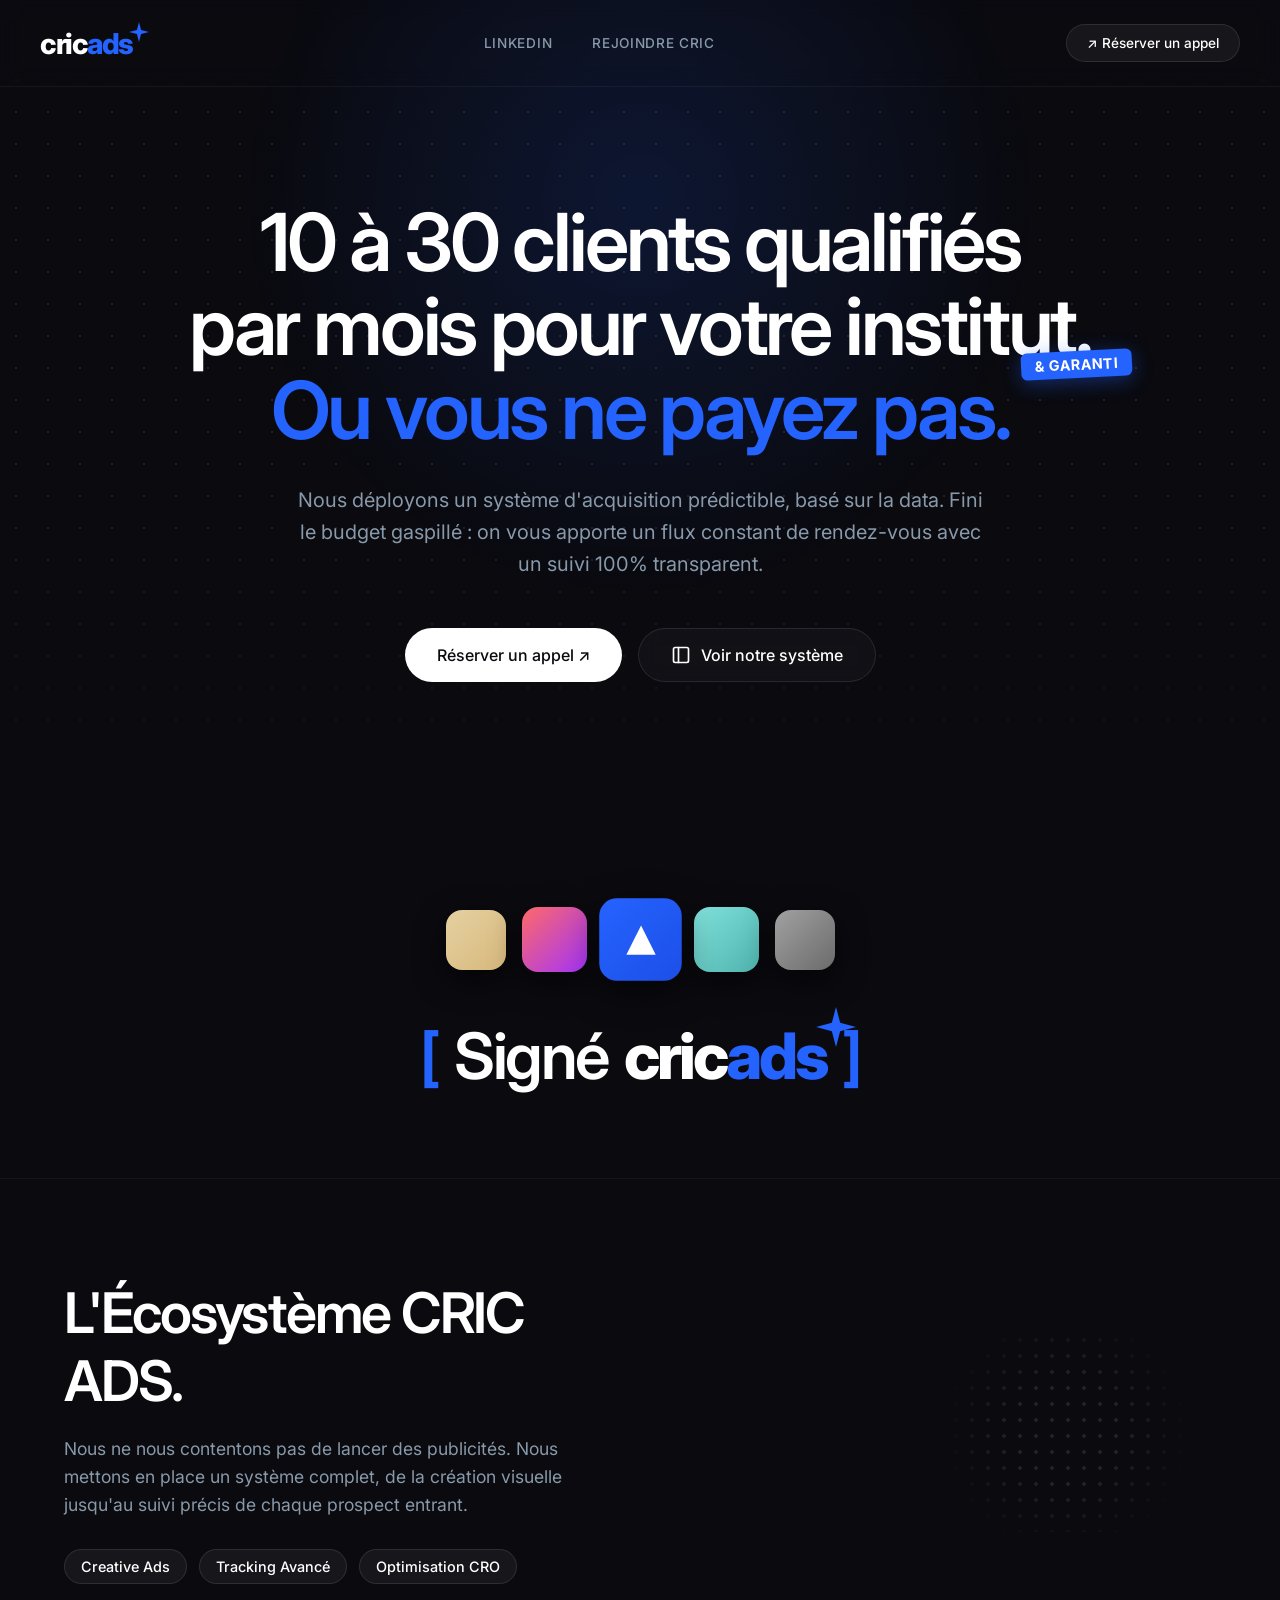
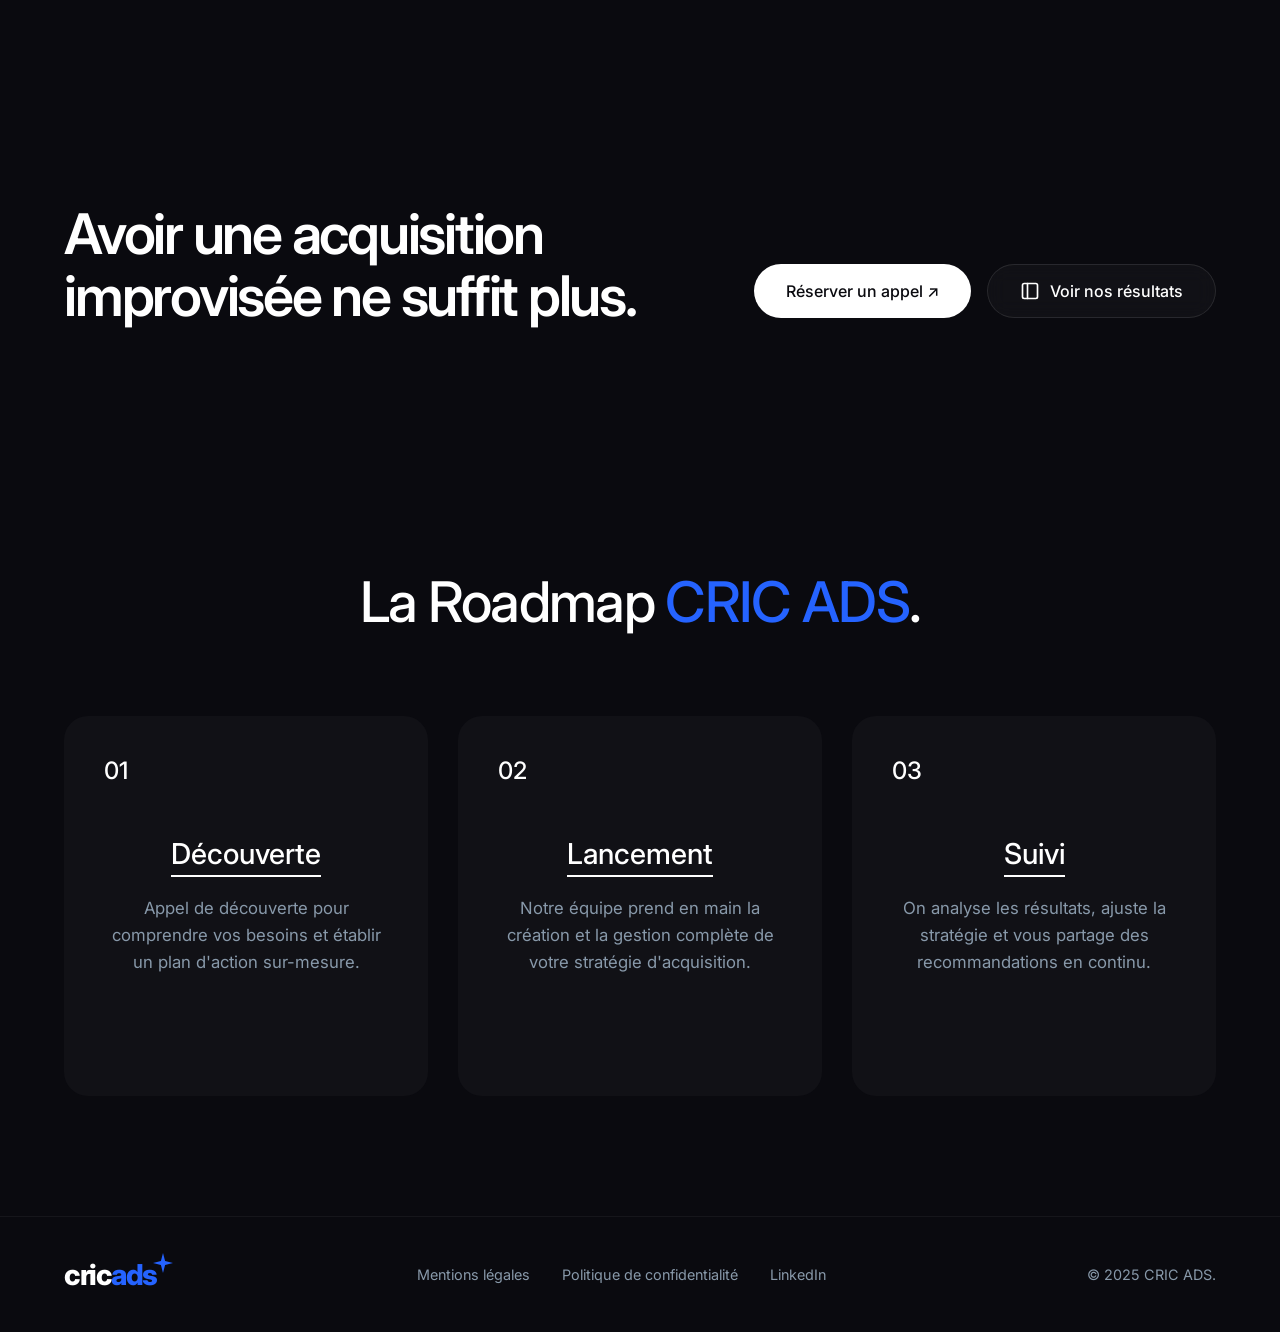
==== index.html @ dca9822c "Initial commit: CRIC ADS landing page" ====
<!DOCTYPE html>
<html lang="fr">
<head>
    <meta charset="UTF-8">
    <meta name="viewport" content="width=device-width, initial-scale=1.0">
    <title>CRIC ADS | Acquisition Meta Ads</title>
    <link rel="preconnect" href="https://fonts.googleapis.com">
    <link rel="preconnect" href="https://fonts.gstatic.com" crossorigin>
    <link href="https://fonts.googleapis.com/css2?family=Inter:wght@400;500;600;700;800&display=swap" rel="stylesheet">
    <link rel="stylesheet" href="style.css">
    <link rel="icon" href="data:image/svg+xml,<svg xmlns='http://www.w3.org/2000/svg' viewBox='0 0 24 24' fill='%232563FF'><path d='M12 0l2.5 9.5L24 12l-9.5 2.5L12 24l-2.5-9.5L0 12l9.5-2.5z'/></svg>" type="image/svg+xml">
</head>
<body>
    <div class="dot-bg"></div>
    <div class="bg-glow"></div>

    <nav class="navbar">
        <div class="nav-container">
            <a href="#" class="logo">cric<span>ads</span><svg class="sparkle" viewBox="0 0 24 24" fill="currentColor"><path d="M12 0l2.5 9.5L24 12l-9.5 2.5L12 24l-2.5-9.5L0 12l9.5-2.5z"/></svg></a>
            <div class="nav-links">
                <a href="https://www.linkedin.com/in/amen-l-54739a353/" target="_blank">LINKEDIN</a>
                <a href="https://calendly.com/fimbiagency-info/sister-s-beauty" target="_blank">REJOINDRE CRIC</a>
            </div>
            <a href="https://calendly.com/fimbiagency-info/sister-s-beauty" target="_blank" class="nav-cta">↗ Réserver un appel</a>
        </div>
    </nav>

    <main class="hero">
        <div class="container hero-container">
            <h1 class="hero-title">
                10 à 30 clients qualifiés<br>
                par mois pour votre <span class="pill-wrapper">institut.<span class="pill-tag">& GARANTI</span></span><br>
                <span class="text-blue">Ou vous ne payez pas.</span>
            </h1>
            <p class="hero-subtitle">
                Nous déployons un système d'acquisition prédictible, basé sur la data. Fini le budget gaspillé : on vous apporte un flux constant de rendez-vous avec un suivi 100% transparent.
            </p>
            
            <div class="hero-buttons">
                <a href="https://calendly.com/fimbiagency-info/sister-s-beauty" target="_blank" class="btn btn-primary">Réserver un appel ↗</a>
                <a href="#" class="btn btn-secondary">
                    <svg width="20" height="20" viewBox="0 0 24 24" fill="none" stroke="currentColor" stroke-width="2" stroke-linecap="round" stroke-linejoin="round"><rect x="3" y="3" width="18" height="18" rx="2" ry="2"></rect><line x1="9" y1="3" x2="9" y2="21"></line></svg>
                    Voir notre système
                </a>
            </div>
        </div>
    </main>

    <section class="made-by-section">
        <div class="container text-center">
            <div class="floating-apps">
                <div class="app-icon" style="background: linear-gradient(135deg, #e6d0a1, #d6b87c)"></div>
                <div class="app-icon" style="background: linear-gradient(135deg, #FF6968, #A334FA)"></div>
                <div class="app-icon main-app-icon" style="background: linear-gradient(135deg, #2563FF, #1D4FE8)">
                    <svg viewBox="0 0 24 24" fill="white" width="32" height="32"><path d="M12 2L2 22h20L12 2z"/></svg>
                </div>
                <div class="app-icon" style="background: linear-gradient(135deg, #81e2dc, #4fb3ad)"></div>
                <div class="app-icon" style="background: linear-gradient(135deg, #a1a1a1, #6b6b6b)"></div>
            </div>
            
            <h2 class="made-by-title">
                <span class="text-blue">[</span> Signé <span class="logo logo-inline">cric<span>ads</span><svg class="sparkle" viewBox="0 0 24 24" fill="currentColor"><path d="M12 0l2.5 9.5L24 12l-9.5 2.5L12 24l-2.5-9.5L0 12l9.5-2.5z"/></svg></span> <span class="text-blue">]</span>
            </h2>
        </div>
    </section>

    <section class="showcase-intro" id="realisations">
        <div class="container showcase-intro-flex">
            <div class="showcase-left">
                <h2>L'Écosystème <span class="text-secondary">CRIC ADS.</span></h2>
                <p>Nous ne nous contentons pas de lancer des publicités. Nous mettons en place un système complet, de la création visuelle jusqu'au suivi précis de chaque prospect entrant.</p>
                <div class="expertise-badges">
                    <span class="badge-tech">Creative Ads</span>
                    <span class="badge-tech">Tracking Avancé</span>
                    <span class="badge-tech">Optimisation CRO</span>
                </div>
            </div>
            <div class="showcase-right">
                <div class="abstract-dots"></div>
            </div>
        </div>
    </section>

    <section class="transition-section">
        <div class="container transition-flex">
            <h2 class="transition-title">Avoir une acquisition<br>improvisée ne suffit plus.</h2>
            <div class="transition-buttons">
                <a href="https://calendly.com/fimbiagency-info/sister-s-beauty" target="_blank" class="btn btn-primary">Réserver un appel ↗</a>
                <a href="#" class="btn btn-secondary">
                    <svg width="20" height="20" viewBox="0 0 24 24" fill="none" stroke="currentColor" stroke-width="2" stroke-linecap="round" stroke-linejoin="round"><rect x="3" y="3" width="18" height="18" rx="2" ry="2"></rect><line x1="9" y1="3" x2="9" y2="21"></line></svg>
                    Voir nos résultats
                </a>
            </div>
        </div>
    </section>

    <section class="roadmap-section" id="process">
        <div class="container">
            <h2 class="roadmap-title">La Roadmap <span class="text-blue">CRIC ADS</span>.</h2>
            <div class="roadmap-grid">
                <div class="roadmap-card">
                    <div class="roadmap-number">01</div>
                    <div class="roadmap-content">
                        <h3><span class="underline">Découverte</span></h3>
                        <p>Appel de découverte pour comprendre vos besoins et établir un plan d'action sur-mesure.</p>
                    </div>
                </div>
                <div class="roadmap-card">
                    <div class="roadmap-number">02</div>
                    <div class="roadmap-content">
                        <h3><span class="underline">Lancement</span></h3>
                        <p>Notre équipe prend en main la création et la gestion complète de votre stratégie d'acquisition.</p>
                    </div>
                </div>
                <div class="roadmap-card">
                    <div class="roadmap-number">03</div>
                    <div class="roadmap-content">
                        <h3><span class="underline">Suivi</span></h3>
                        <p>On analyse les résultats, ajuste la stratégie et vous partage des recommandations en continu.</p>
                    </div>
                </div>
            </div>
        </div>
    </section>

    <footer class="clean-footer">
        <div class="container">
            <div class="footer-flex">
                <a href="#" class="logo">cric<span>ads</span><svg class="sparkle" viewBox="0 0 24 24" fill="currentColor"><path d="M12 0l2.5 9.5L24 12l-9.5 2.5L12 24l-2.5-9.5L0 12l9.5-2.5z"/></svg></a>
                <div class="footer-links">
                    <a href="mentions-legales.html">Mentions légales</a>
                    <a href="politique-confidentialite.html">Politique de confidentialité</a>
                    <a href="https://www.linkedin.com/in/amen-l-54739a353/" target="_blank">LinkedIn</a>
                </div>
                <div class="copyright">© 2025 CRIC ADS.</div>
            </div>
        </div>
    </footer>
    <script src="script.js"></script>
</body>
</html>
---- style.css ----
:root {
    --bg-dark: #0a0a0f;
    --primary-blue: #2563FF;
    --text-white: #FFFFFF;
    --text-secondary: #8899AA;
    --border-color: rgba(255, 255, 255, 0.1);
}

* {
    margin: 0;
    padding: 0;
    box-sizing: border-box;
}

html {
    scroll-behavior: smooth;
    font-family: 'Inter', sans-serif;
    background-color: var(--bg-dark);
    color: var(--text-white);
}

body {
    overflow-x: hidden;
    position: relative;
}

.container {
    max-width: 1200px;
    margin: 0 auto;
    padding: 0 24px;
}

a {
    text-decoration: none;
    color: inherit;
}

/* Backgrounds */
.dot-bg {
    position: fixed;
    top: 0;
    left: 0;
    width: 100vw;
    height: 100vh;
    background-image: radial-gradient(rgba(255, 255, 255, 0.1) 1px, transparent 1px);
    background-size: 32px 32px;
    z-index: -2;
    mask-image: linear-gradient(to bottom, black 50%, transparent 100%);
    -webkit-mask-image: linear-gradient(to bottom, black 50%, transparent 100%);
}

.bg-glow {
    position: fixed;
    top: -200px;
    left: 50%;
    transform: translateX(-50%);
    width: 800px;
    height: 800px;
    background: radial-gradient(circle, rgba(37, 99, 255, 0.15) 0%, transparent 70%);
    z-index: -1;
    pointer-events: none;
}

/* Navbar */
.navbar {
    padding: 24px 0;
    position: fixed;
    top: 0;
    width: 100%;
    z-index: 100;
    backdrop-filter: blur(10px);
    -webkit-backdrop-filter: blur(10px);
    border-bottom: 1px solid rgba(255, 255, 255, 0.05);
}

.nav-container {
    max-width: 1400px;
    margin: 0 auto;
    padding: 0 40px;
    display: flex;
    justify-content: space-between;
    align-items: center;
}

.logo {
    font-size: 1.8rem;
    font-weight: 800;
    letter-spacing: -1.5px;
    display: inline-flex;
    align-items: center;
    position: relative;
}

.logo span {
    color: var(--primary-blue);
    letter-spacing: -1.5px;
}

.logo .sparkle {
    width: 20px;
    height: 20px;
    color: var(--primary-blue);
    position: absolute;
    top: -4px;
    right: -16px;
}

.nav-links {
    display: flex;
    gap: 40px;
}

.nav-links a {
    color: var(--text-secondary);
    font-size: 0.85rem;
    font-weight: 500;
    letter-spacing: 0.05em;
    transition: color 0.3s;
}

.nav-links a:hover {
    color: var(--text-white);
}

.nav-cta {
    background: rgba(255, 255, 255, 0.05);
    border: 1px solid rgba(255, 255, 255, 0.1);
    padding: 10px 20px;
    border-radius: 100px;
    font-size: 0.85rem;
    font-weight: 500;
    transition: all 0.3s;
}

.nav-cta:hover {
    background: rgba(255, 255, 255, 0.1);
}

/* Hero */
.hero {
    padding: 200px 0 100px;
    text-align: center;
}

.hero-title {
    font-size: 5rem;
    font-weight: 600;
    letter-spacing: -0.04em;
    line-height: 1.05;
    margin-bottom: 32px;
}

.pill-wrapper {
    position: relative;
    display: inline-block;
}

.pill-tag {
    position: absolute;
    bottom: -10px;
    right: -40px;
    transform: rotate(-3deg);
    background: var(--primary-blue);
    color: white;
    font-size: 0.9rem;
    font-weight: 700;
    padding: 6px 14px;
    border-radius: 6px;
    letter-spacing: 0.02em;
    box-shadow: 0 4px 20px rgba(37, 99, 255, 0.4);
    white-space: nowrap;
}

.hero-subtitle {
    font-size: 1.25rem;
    color: var(--text-secondary);
    max-width: 700px;
    margin: 0 auto 48px;
    line-height: 1.6;
}

/* Buttons */
.hero-buttons {
    display: flex;
    justify-content: center;
    gap: 16px;
}

.btn {
    display: inline-flex;
    align-items: center;
    gap: 10px;
    padding: 16px 32px;
    border-radius: 100px;
    font-weight: 500;
    font-size: 1rem;
    transition: all 0.2s;
}

.btn-primary {
    background: var(--text-white);
    color: var(--bg-dark);
}

.btn-primary:hover {
    transform: scale(1.02);
}

.btn-secondary {
    background: rgba(255, 255, 255, 0.03);
    color: var(--text-white);
    border: 1px solid rgba(255, 255, 255, 0.1);
    backdrop-filter: blur(10px);
}

.btn-secondary:hover {
    background: rgba(255, 255, 255, 0.08);
}

/* Made By Section */
.text-center { text-align: center; }

.made-by-section {
    padding: 120px 0 60px;
    position: relative;
    border-bottom: 1px solid rgba(255,255,255,0.05);
}

.floating-apps {
    display: flex;
    justify-content: center;
    align-items: center;
    gap: 16px;
    margin-bottom: 40px;
}

.app-icon {
    width: 60px;
    height: 60px;
    border-radius: 16px;
    box-shadow: 0 10px 30px rgba(0,0,0,0.5);
    animation: float-icon 4s ease-in-out infinite;
}

.app-icon:nth-child(1) { animation-delay: 0s; }
.app-icon:nth-child(2) { animation-delay: 0.5s; width: 65px; height: 65px; }
.app-icon:nth-child(3) { 
    animation-delay: 1s; 
    width: 75px; 
    height: 75px; 
    z-index: 2; 
    transform: scale(1.1);
    display: flex;
    align-items: center;
    justify-content: center;
}
.app-icon:nth-child(4) { animation-delay: 1.5s; width: 65px; height: 65px; }
.app-icon:nth-child(5) { animation-delay: 2s; }

@keyframes float-icon {
    0%, 100% { transform: translateY(0); }
    50% { transform: translateY(-10px); }
}

.made-by-title {
    font-size: 4rem;
    font-weight: 600;
    letter-spacing: -0.04em;
    margin-bottom: 24px;
    display: flex;
    justify-content: center;
    align-items: center;
    gap: 16px;
}

.logo-inline {
    font-size: 4rem;
    letter-spacing: -3px;
    margin: 0;
    position: relative;
    display: inline-flex;
}

.logo-inline span {
    letter-spacing: -3px;
}

.logo-inline .sparkle {
    width: 40px;
    height: 40px;
    top: -10px;
    right: -30px;
}

/* Showcase Intro / Expertise */
.showcase-intro {
    padding: 100px 0 100px;
}

.showcase-intro-flex {
    display: flex;
    justify-content: space-between;
    align-items: center;
}

.showcase-left {
    max-width: 550px;
}

.showcase-left h2 {
    font-size: 3.5rem;
    font-weight: 600;
    letter-spacing: -0.04em;
    margin-bottom: 20px;
}

.showcase-left p {
    color: var(--text-secondary);
    font-size: 1.1rem;
    line-height: 1.6;
    margin-bottom: 30px;
}

.expertise-badges {
    display: flex;
    flex-wrap: wrap;
    gap: 12px;
}

.badge-tech {
    background: rgba(255, 255, 255, 0.05);
    border: 1px solid rgba(255, 255, 255, 0.1);
    padding: 8px 16px;
    border-radius: 100px;
    font-size: 0.9rem;
    font-weight: 500;
    color: var(--text-white);
}

.showcase-right {
    flex: 1;
    display: flex;
    justify-content: flex-end;
}

.abstract-dots {
    width: 300px;
    height: 200px;
    background-image: radial-gradient(rgba(255, 255, 255, 0.2) 2px, transparent 2px);
    background-size: 16px 16px;
    mask-image: radial-gradient(circle, black 30%, transparent 70%);
    -webkit-mask-image: radial-gradient(circle, black 30%, transparent 70%);
    opacity: 0.5;
}

/* Transition Section */
.transition-section {
    padding: 120px 0;
}

.transition-flex {
    display: flex;
    justify-content: space-between;
    align-items: flex-end;
    gap: 40px;
}

.transition-title {
    font-size: 3.5rem;
    font-weight: 600;
    letter-spacing: -0.04em;
    line-height: 1.1;
}

.transition-buttons {
    display: flex;
    gap: 16px;
    padding-bottom: 10px;
}

/* Roadmap Section */
.roadmap-section {
    padding: 120px 0;
    text-align: center;
}

.roadmap-title {
    font-size: 3.5rem;
    font-weight: 500;
    letter-spacing: -0.03em;
    margin-bottom: 80px;
}

.text-blue {
    color: var(--primary-blue);
}

.roadmap-grid {
    display: grid;
    grid-template-columns: repeat(3, 1fr);
    gap: 30px;
}

.roadmap-card {
    background: #111116;
    border-radius: 24px;
    padding: 40px;
    display: flex;
    flex-direction: column;
    align-items: center;
    position: relative;
    min-height: 380px;
    transition: transform 0.3s ease;
}

.roadmap-card:hover {
    transform: translateY(-5px);
}

.roadmap-number {
    position: absolute;
    top: 40px;
    left: 40px;
    font-size: 1.5rem;
    font-weight: 500;
    color: var(--text-white);
}

.roadmap-content {
    margin-top: auto;
    margin-bottom: auto;
    width: 100%;
}

.roadmap-content h3 {
    font-size: 1.8rem;
    font-weight: 500;
    margin-bottom: 24px;
    display: inline-block;
}

.underline {
    position: relative;
    display: inline-block;
}

.underline::after {
    content: '';
    position: absolute;
    bottom: -6px;
    left: 0;
    width: 100%;
    height: 2px;
    background-color: var(--text-white);
}

.roadmap-content p {
    color: var(--text-secondary);
    line-height: 1.6;
    font-size: 1.05rem;
    max-width: 280px;
    margin: 0 auto;
}

/* Footer */
.clean-footer {
    padding: 40px 0;
    border-top: 1px solid rgba(255,255,255,0.05);
}

.footer-flex {
    display: flex;
    justify-content: space-between;
    align-items: center;
}

.footer-links {
    display: flex;
    gap: 32px;
}

.footer-links a, .copyright {
    color: var(--text-secondary);
    font-size: 0.9rem;
    transition: color 0.3s;
}

.footer-links a:hover {
    color: var(--text-white);
}

@media (max-width: 992px) {
    .transition-flex, .showcase-intro-flex {
        flex-direction: column;
        align-items: flex-start;
    }
    .hero-title { font-size: 4rem; }
    .made-by-title, .transition-title { font-size: 3rem; }
    .logo-inline { font-size: 3rem; }
    .roadmap-grid { grid-template-columns: 1fr; }
}

@media (max-width: 768px) {
    .nav-links { display: none; }
    .hero-title { font-size: 2.8rem; }
    .made-by-title { flex-direction: column; gap: 8px; font-size: 2.5rem; }
    .logo-inline { font-size: 2.5rem; }
    .hero-subtitle { font-size: 1.1rem; }
    .hero-buttons { flex-direction: column; width: 100%; }
    .btn { justify-content: center; }
    .transition-buttons { flex-direction: column; width: 100%; }
    .footer-flex { flex-direction: column; gap: 24px; text-align: center; }
    .pill-tag { font-size: 0.7rem; }
    .floating-apps { transform: scale(0.8); }
}
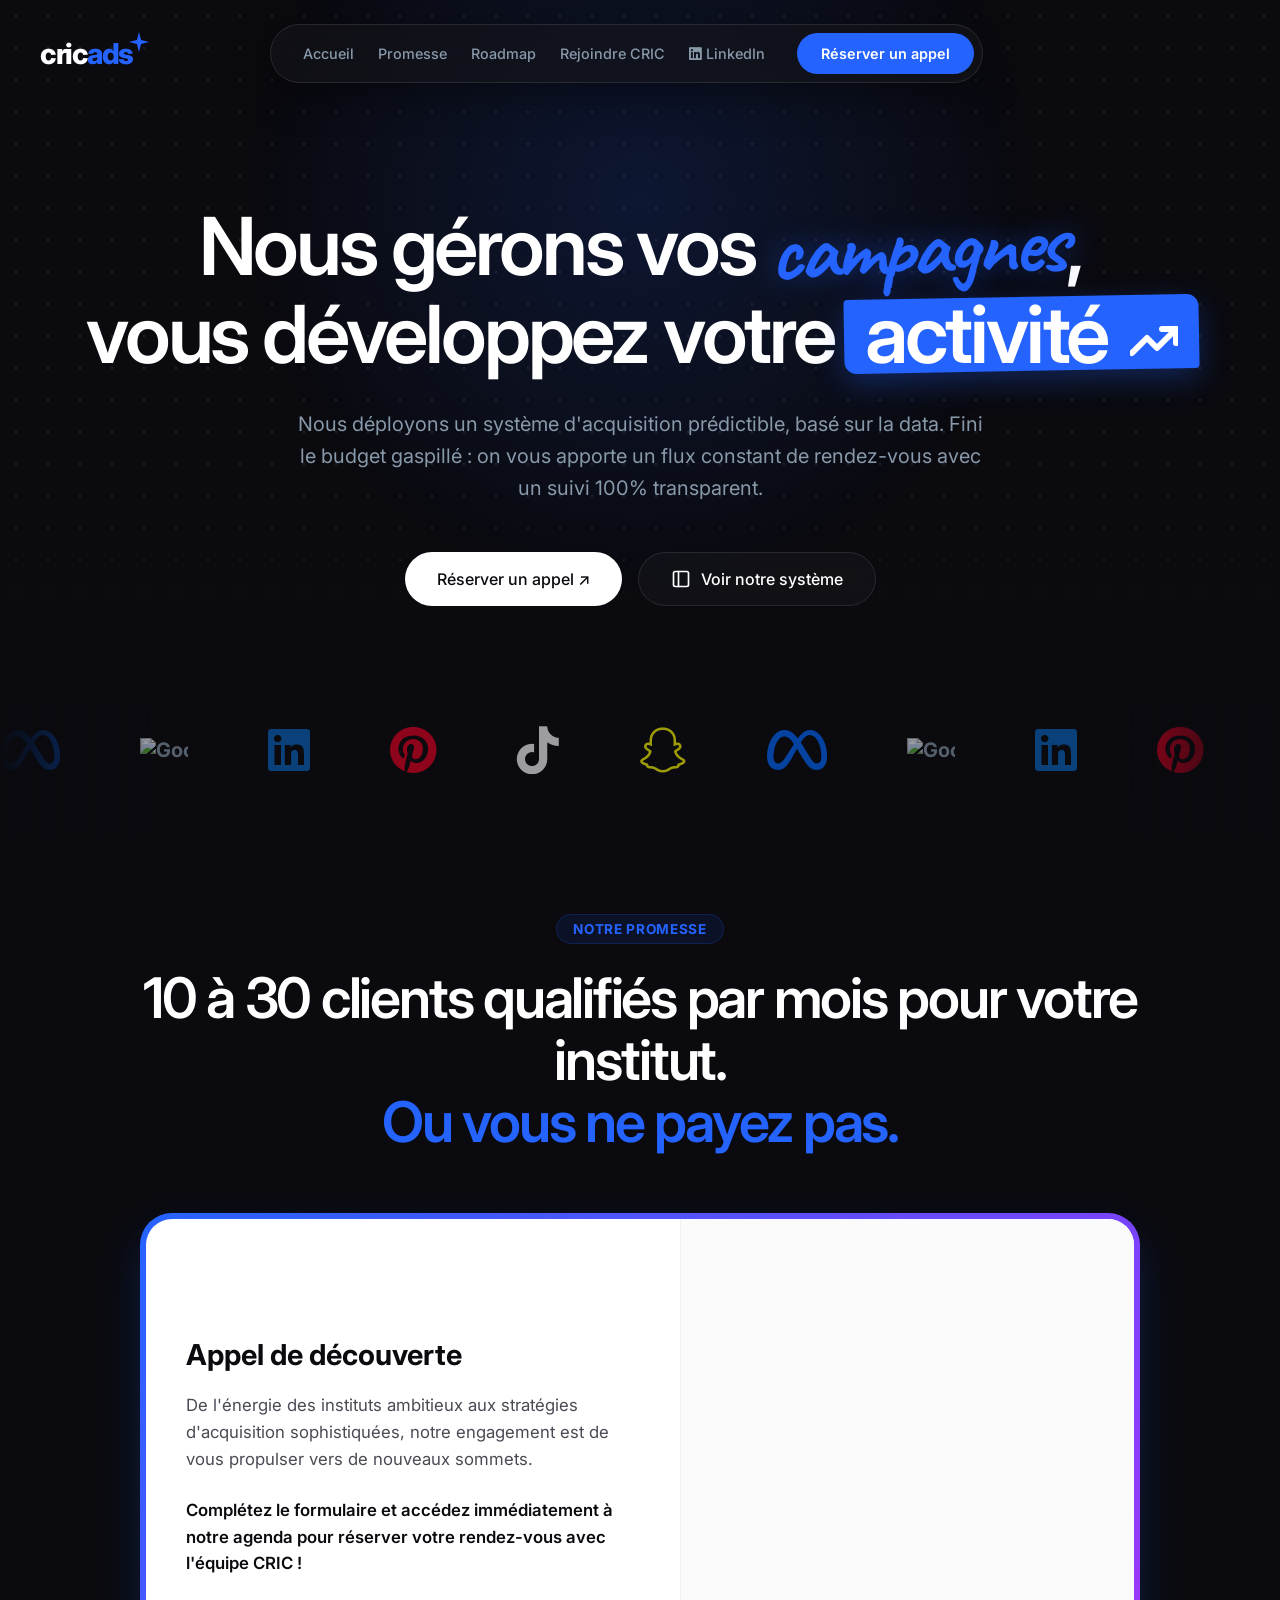
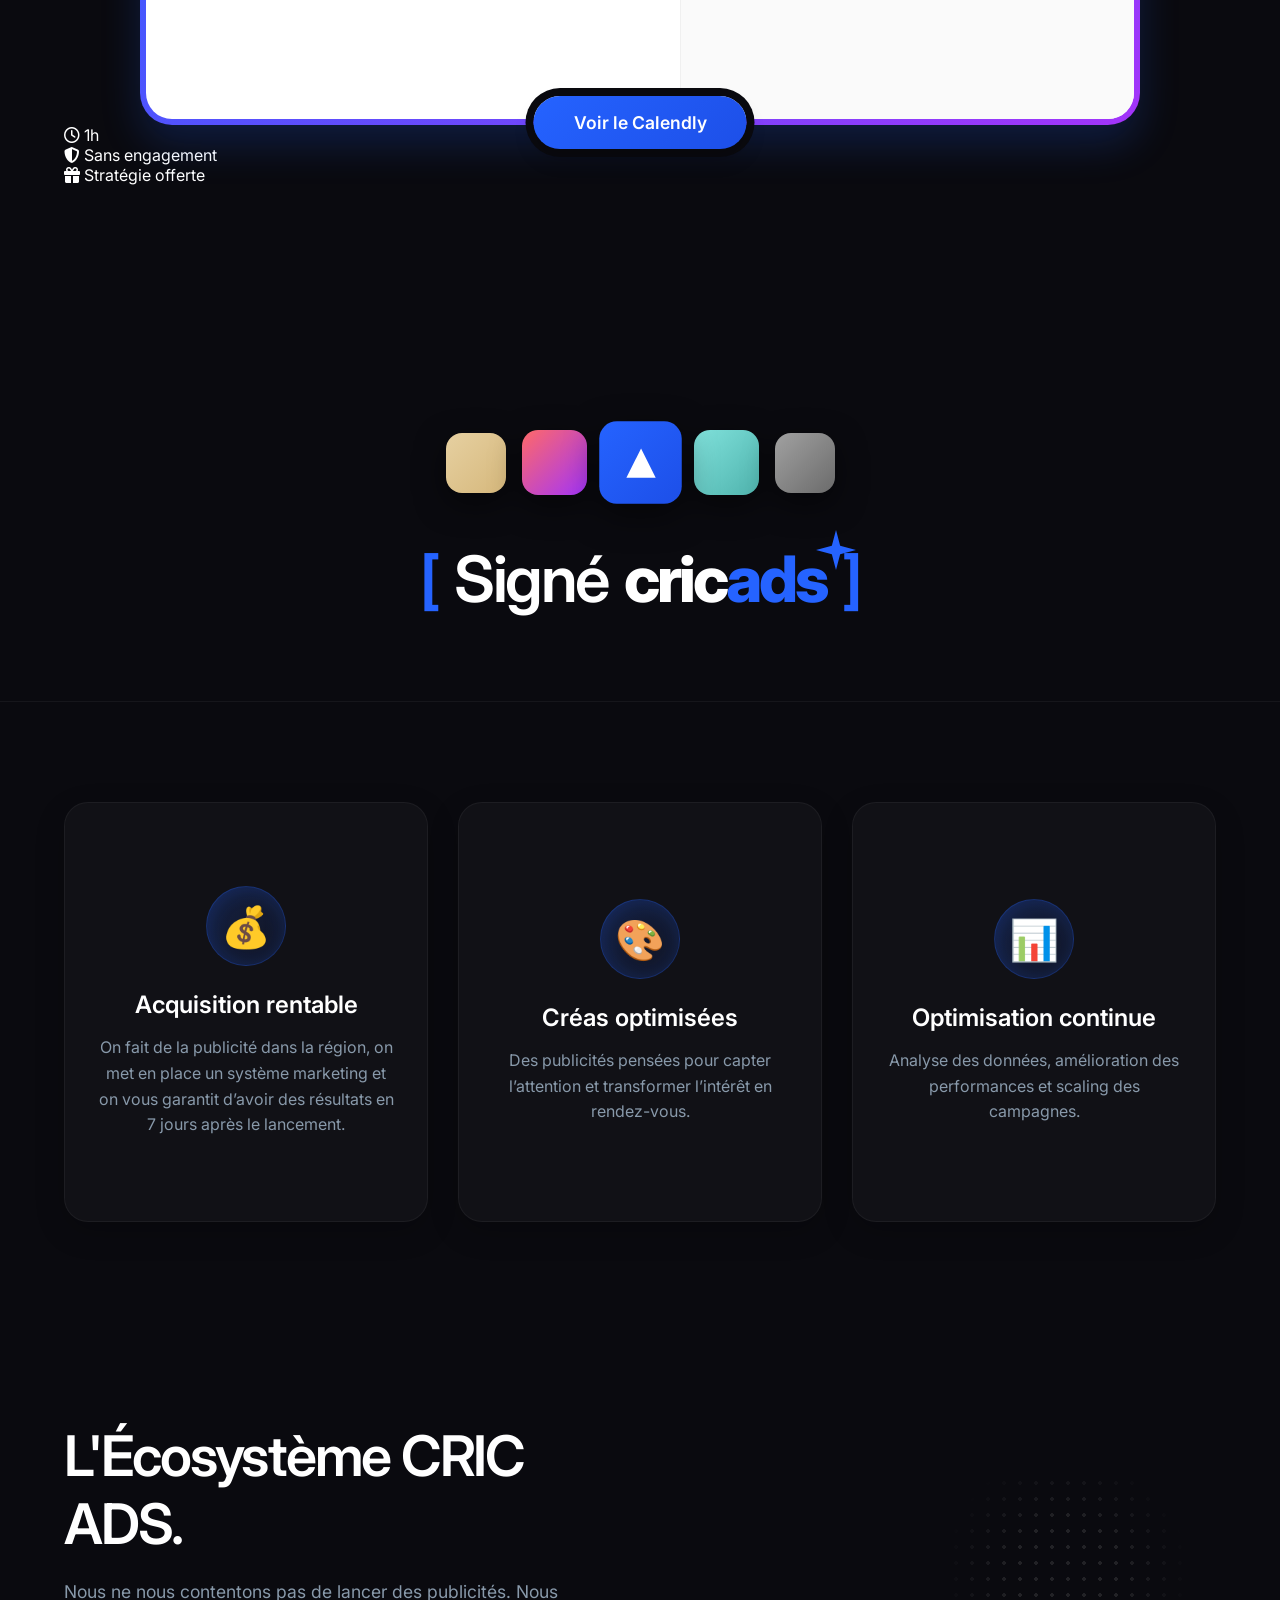
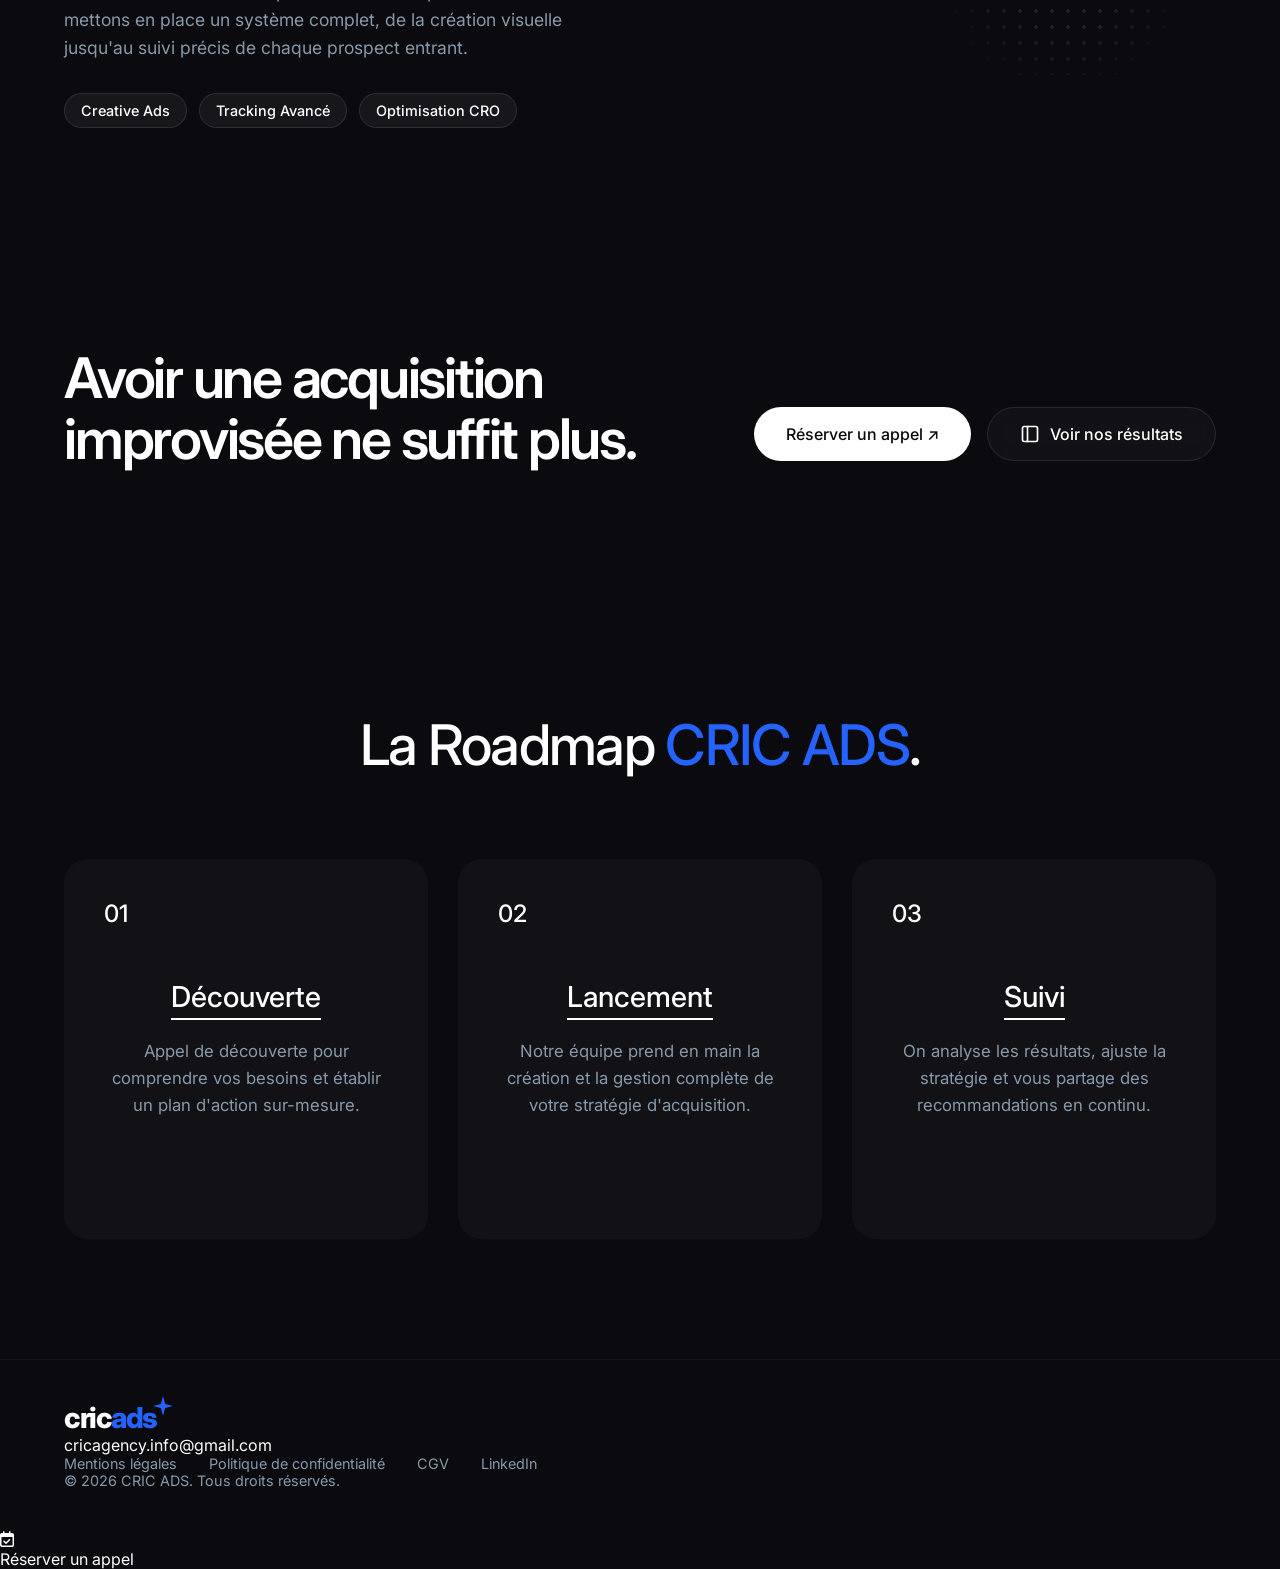
==== commit da86156f: "V2" ====
--- a/index.html
+++ b/index.html
@@ -6,31 +6,37 @@
     <title>CRIC ADS | Acquisition Meta Ads</title>
     <link rel="preconnect" href="https://fonts.googleapis.com">
     <link rel="preconnect" href="https://fonts.gstatic.com" crossorigin>
-    <link href="https://fonts.googleapis.com/css2?family=Inter:wght@400;500;600;700;800&display=swap" rel="stylesheet">
+    <link href="https://fonts.googleapis.com/css2?family=Caveat:wght@700&family=Inter:wght@400;500;600;700;800&display=swap" rel="stylesheet">
+    <link rel="stylesheet" href="https://cdnjs.cloudflare.com/ajax/libs/font-awesome/6.4.0/css/all.min.css">
     <link rel="stylesheet" href="style.css">
-    <link rel="icon" href="data:image/svg+xml,<svg xmlns='http://www.w3.org/2000/svg' viewBox='0 0 24 24' fill='%232563FF'><path d='M12 0l2.5 9.5L24 12l-9.5 2.5L12 24l-2.5-9.5L0 12l9.5-2.5z'/></svg>" type="image/svg+xml">
+    <link rel="icon" href="favicon.svg" type="image/svg+xml">
 </head>
 <body>
     <div class="dot-bg"></div>
     <div class="bg-glow"></div>
 
     <nav class="navbar">
-        <div class="nav-container">
+        <div class="nav-container-wide">
             <a href="#" class="logo">cric<span>ads</span><svg class="sparkle" viewBox="0 0 24 24" fill="currentColor"><path d="M12 0l2.5 9.5L24 12l-9.5 2.5L12 24l-2.5-9.5L0 12l9.5-2.5z"/></svg></a>
-            <div class="nav-links">
-                <a href="https://www.linkedin.com/in/amen-l-54739a353/" target="_blank">LINKEDIN</a>
-                <a href="https://calendly.com/fimbiagency-info/sister-s-beauty" target="_blank">REJOINDRE CRIC</a>
-            </div>
-            <a href="https://calendly.com/fimbiagency-info/sister-s-beauty" target="_blank" class="nav-cta">↗ Réserver un appel</a>
+            <div class="nav-pill">
+                <div class="nav-links">
+                    <a href="#hero">Accueil</a>
+                    <a href="#promesse">Promesse</a>
+                    <a href="#roadmap">Roadmap</a>
+                    <a href="https://calendly.com/fimbiagency-info/sister-s-beauty" target="_blank">Rejoindre CRIC</a>
+                    <a href="https://www.linkedin.com/in/amen-l-54739a353/" target="_blank"><i class="fa-brands fa-linkedin"></i> LinkedIn</a>
+                </div>
+                <a href="#calendly" class="nav-cta">Réserver un appel</a>
+            </div>
+            <div class="nav-spacer"></div>
         </div>
     </nav>
 
     <main class="hero">
         <div class="container hero-container">
             <h1 class="hero-title">
-                10 à 30 clients qualifiés<br>
-                par mois pour votre <span class="pill-wrapper">institut.<span class="pill-tag">& GARANTI</span></span><br>
-                <span class="text-blue">Ou vous ne payez pas.</span>
+                Nous gérons vos <span class="cursive-highlight">campagnes</span>,<br>
+                vous développez votre <span class="brush-highlight">activité <svg width="48" height="48" viewBox="0 0 24 24" fill="none" stroke="currentColor" stroke-width="3" stroke-linecap="round" stroke-linejoin="round" class="trending-icon"><polyline points="23 6 13.5 15.5 8.5 10.5 1 18"></polyline><polyline points="16 6 23 6 23 13"></polyline></svg></span>
             </h1>
             <p class="hero-subtitle">
                 Nous déployons un système d'acquisition prédictible, basé sur la data. Fini le budget gaspillé : on vous apporte un flux constant de rendez-vous avec un suivi 100% transparent.
@@ -46,6 +52,83 @@
         </div>
     </main>
 
+    <section class="marquee-section">
+        <div class="marquee-wrapper">
+            <div class="marquee-track">
+                <!-- Group 1 -->
+                <div class="marquee-group">
+                    <div class="marquee-item"><i class="fa-brands fa-meta" style="color: #0468FF;"></i></div>
+                    <div class="marquee-item"><img src="https://upload.wikimedia.org/wikipedia/commons/c/c7/Google_Ads_logo.svg" alt="Google Ads"></div>
+                    <div class="marquee-item"><i class="fa-brands fa-linkedin" style="color: #0A66C2;"></i></div>
+                    <div class="marquee-item"><i class="fa-brands fa-pinterest" style="color: #E60023;"></i></div>
+                    <div class="marquee-item"><i class="fa-brands fa-tiktok" style="color: #FFFFFF;"></i></div>
+                    <div class="marquee-item"><i class="fa-brands fa-snapchat" style="color: #FFFC00;"></i></div>
+                    
+                    <div class="marquee-item"><i class="fa-brands fa-meta" style="color: #0468FF;"></i></div>
+                    <div class="marquee-item"><img src="https://upload.wikimedia.org/wikipedia/commons/c/c7/Google_Ads_logo.svg" alt="Google Ads"></div>
+                    <div class="marquee-item"><i class="fa-brands fa-linkedin" style="color: #0A66C2;"></i></div>
+                    <div class="marquee-item"><i class="fa-brands fa-pinterest" style="color: #E60023;"></i></div>
+                    <div class="marquee-item"><i class="fa-brands fa-tiktok" style="color: #FFFFFF;"></i></div>
+                    <div class="marquee-item"><i class="fa-brands fa-snapchat" style="color: #FFFC00;"></i></div>
+                </div>
+                <!-- Group 2 for infinite scroll -->
+                <div class="marquee-group">
+                    <div class="marquee-item"><i class="fa-brands fa-meta" style="color: #0468FF;"></i></div>
+                    <div class="marquee-item"><img src="https://upload.wikimedia.org/wikipedia/commons/c/c7/Google_Ads_logo.svg" alt="Google Ads"></div>
+                    <div class="marquee-item"><i class="fa-brands fa-linkedin" style="color: #0A66C2;"></i></div>
+                    <div class="marquee-item"><i class="fa-brands fa-pinterest" style="color: #E60023;"></i></div>
+                    <div class="marquee-item"><i class="fa-brands fa-tiktok" style="color: #FFFFFF;"></i></div>
+                    <div class="marquee-item"><i class="fa-brands fa-snapchat" style="color: #FFFC00;"></i></div>
+                    
+                    <div class="marquee-item"><i class="fa-brands fa-meta" style="color: #0468FF;"></i></div>
+                    <div class="marquee-item"><img src="https://upload.wikimedia.org/wikipedia/commons/c/c7/Google_Ads_logo.svg" alt="Google Ads"></div>
+                    <div class="marquee-item"><i class="fa-brands fa-linkedin" style="color: #0A66C2;"></i></div>
+                    <div class="marquee-item"><i class="fa-brands fa-pinterest" style="color: #E60023;"></i></div>
+                    <div class="marquee-item"><i class="fa-brands fa-tiktok" style="color: #FFFFFF;"></i></div>
+                    <div class="marquee-item"><i class="fa-brands fa-snapchat" style="color: #FFFC00;"></i></div>
+                </div>
+            </div>
+        </div>
+    </section>
+
+    <section class="promise-section">
+        <div class="container">
+            <div class="promise-header text-center">
+                <div class="pill-tag-static">NOTRE PROMESSE</div>
+                <h2 class="promise-title">
+                    10 à 30 clients qualifiés par mois pour votre institut.<br>
+                    <span class="text-blue">Ou vous ne payez pas.</span>
+                </h2>
+            </div>
+            
+            <div class="calendly-gradient-bg">
+                <div class="calendly-white-card">
+                    <div class="calendly-info">
+                        <h3>Appel de découverte</h3>
+                        <p>De l'énergie des instituts ambitieux aux stratégies d'acquisition sophistiquées, notre engagement est de vous propulser vers de nouveaux sommets.</p>
+                        <p class="strong-text">Complétez le formulaire et accédez immédiatement à notre agenda pour réserver votre rendez-vous avec l'équipe CRIC !</p>
+                    </div>
+                    <div class="calendly-embed-wrapper">
+                        <iframe src="https://calendly.com/fimbiagency-info/sister-s-beauty?hide_gdpr_banner=1&background_color=ffffff&text_color=0a0a0f&primary_color=2563ff" width="100%" height="100%" frameborder="0"></iframe>
+                    </div>
+                </div>
+                <a href="https://calendly.com/fimbiagency-info/sister-s-beauty" target="_blank" class="calendly-mockup-btn">Voir le Calendly</a>
+            </div>
+            
+            <div class="calendly-badges">
+                <div class="calendly-badge">
+                    <i class="fa-regular fa-clock"></i> 1h
+                </div>
+                <div class="calendly-badge">
+                    <i class="fa-solid fa-shield-halved"></i> Sans engagement
+                </div>
+                <div class="calendly-badge">
+                    <i class="fa-solid fa-gift"></i> Stratégie offerte
+                </div>
+            </div>
+        </div>
+    </section>
+
     <section class="made-by-section">
         <div class="container text-center">
             <div class="floating-apps">
@@ -61,6 +144,91 @@
             <h2 class="made-by-title">
                 <span class="text-blue">[</span> Signé <span class="logo logo-inline">cric<span>ads</span><svg class="sparkle" viewBox="0 0 24 24" fill="currentColor"><path d="M12 0l2.5 9.5L24 12l-9.5 2.5L12 24l-2.5-9.5L0 12l9.5-2.5z"/></svg></span> <span class="text-blue">]</span>
             </h2>
+        </div>
+    </section>
+
+    <section class="flip-cards-section">
+        <div class="container">
+            <div class="flip-cards-grid">
+                <!-- Card 1 -->
+                <div class="flip-card">
+                    <div class="flip-card-inner">
+                        <div class="flip-card-front">
+                            <div class="card-icon-wrapper">
+                                <span class="card-emoji">💰</span>
+                            </div>
+                            <h3>Acquisition rentable</h3>
+                            <p>On fait de la publicité dans la région, on met en place un système marketing et on vous garantit d’avoir des résultats en 7 jours après le lancement.</p>
+                        </div>
+                        <div class="flip-card-back">
+                            <div class="back-header">
+                                <div class="back-icon">🎯</div>
+                                <h4>Votre avantage</h4>
+                            </div>
+                            <ul class="back-list">
+                                <li><svg class="check-icon" viewBox="0 0 24 24" fill="none" stroke="currentColor" stroke-width="3" stroke-linecap="round" stroke-linejoin="round"><polyline points="20 6 9 17 4 12"></polyline></svg> Ciblage ultra-précis (local & intentionniste)</li>
+                                <li><svg class="check-icon" viewBox="0 0 24 24" fill="none" stroke="currentColor" stroke-width="3" stroke-linecap="round" stroke-linejoin="round"><polyline points="20 6 9 17 4 12"></polyline></svg> Système de conversion optimisé</li>
+                                <li><svg class="check-icon" viewBox="0 0 24 24" fill="none" stroke="currentColor" stroke-width="3" stroke-linecap="round" stroke-linejoin="round"><polyline points="20 6 9 17 4 12"></polyline></svg> Mesure précise du ROI</li>
+                            </ul>
+                            <div class="back-footer">
+                                → Fini le budget gaspillé. Chaque campagne est pensée pour le ROI.
+                            </div>
+                        </div>
+                    </div>
+                </div>
+                <!-- Card 2 -->
+                <div class="flip-card">
+                    <div class="flip-card-inner">
+                        <div class="flip-card-front">
+                            <div class="card-icon-wrapper">
+                                <span class="card-emoji">🎨</span>
+                            </div>
+                            <h3>Créas optimisées</h3>
+                            <p>Des publicités pensées pour capter l’attention et transformer l’intérêt en rendez-vous.</p>
+                        </div>
+                        <div class="flip-card-back">
+                            <div class="back-header">
+                                <div class="back-icon">👁️</div>
+                                <h4>Impact visuel maximal</h4>
+                            </div>
+                            <ul class="back-list">
+                                <li><svg class="check-icon" viewBox="0 0 24 24" fill="none" stroke="currentColor" stroke-width="3" stroke-linecap="round" stroke-linejoin="round"><polyline points="20 6 9 17 4 12"></polyline></svg> Scripts persuasifs basés sur la data</li>
+                                <li><svg class="check-icon" viewBox="0 0 24 24" fill="none" stroke="currentColor" stroke-width="3" stroke-linecap="round" stroke-linejoin="round"><polyline points="20 6 9 17 4 12"></polyline></svg> Formats adaptés aux plateformes</li>
+                                <li><svg class="check-icon" viewBox="0 0 24 24" fill="none" stroke="currentColor" stroke-width="3" stroke-linecap="round" stroke-linejoin="round"><polyline points="20 6 9 17 4 12"></polyline></svg> A/B testing continu des visuels</li>
+                            </ul>
+                            <div class="back-footer">
+                                → Vos prospects s'arrêtent de scroller pour vous écouter.
+                            </div>
+                        </div>
+                    </div>
+                </div>
+                <!-- Card 3 -->
+                <div class="flip-card">
+                    <div class="flip-card-inner">
+                        <div class="flip-card-front">
+                            <div class="card-icon-wrapper">
+                                <span class="card-emoji">📊</span>
+                            </div>
+                            <h3>Optimisation continue</h3>
+                            <p>Analyse des données, amélioration des performances et scaling des campagnes.</p>
+                        </div>
+                        <div class="flip-card-back">
+                            <div class="back-header">
+                                <div class="back-icon">📈</div>
+                                <h4>Croissance prédictible</h4>
+                            </div>
+                            <ul class="back-list">
+                                <li><svg class="check-icon" viewBox="0 0 24 24" fill="none" stroke="currentColor" stroke-width="3" stroke-linecap="round" stroke-linejoin="round"><polyline points="20 6 9 17 4 12"></polyline></svg> Suivi des performances en temps réel</li>
+                                <li><svg class="check-icon" viewBox="0 0 24 24" fill="none" stroke="currentColor" stroke-width="3" stroke-linecap="round" stroke-linejoin="round"><polyline points="20 6 9 17 4 12"></polyline></svg> Réduction du coût par acquisition</li>
+                                <li><svg class="check-icon" viewBox="0 0 24 24" fill="none" stroke="currentColor" stroke-width="3" stroke-linecap="round" stroke-linejoin="round"><polyline points="20 6 9 17 4 12"></polyline></svg> Maximisation des campagnes rentables</li>
+                            </ul>
+                            <div class="back-footer">
+                                → Un système qui s'améliore jour après jour avec la data.
+                            </div>
+                        </div>
+                    </div>
+                </div>
+            </div>
         </div>
     </section>
 
@@ -125,17 +293,33 @@
 
     <footer class="clean-footer">
         <div class="container">
-            <div class="footer-flex">
+            <div class="footer-top">
                 <a href="#" class="logo">cric<span>ads</span><svg class="sparkle" viewBox="0 0 24 24" fill="currentColor"><path d="M12 0l2.5 9.5L24 12l-9.5 2.5L12 24l-2.5-9.5L0 12l9.5-2.5z"/></svg></a>
+                <div class="footer-contact">
+                    <a href="mailto:cricagency.info@gmail.com" class="footer-mail">cricagency.info@gmail.com</a>
+                </div>
+            </div>
+            <div class="footer-bottom">
                 <div class="footer-links">
                     <a href="mentions-legales.html">Mentions légales</a>
                     <a href="politique-confidentialite.html">Politique de confidentialité</a>
+                    <a href="#">CGV</a>
                     <a href="https://www.linkedin.com/in/amen-l-54739a353/" target="_blank">LinkedIn</a>
                 </div>
-                <div class="copyright">© 2025 CRIC ADS.</div>
+                <div class="copyright">
+                    © 2026 CRIC ADS. Tous droits réservés.
+                </div>
             </div>
         </div>
     </footer>
+
+    <!-- Floating Widget -->
+    <a href="https://calendly.com/fimbiagency-info/sister-s-beauty" target="_blank" class="floating-widget">
+        <div class="widget-icon">
+            <i class="fa-regular fa-calendar-check"></i>
+        </div>
+        <span>Réserver un appel</span>
+    </a>
     <script src="script.js"></script>
 </body>
 </html>
--- a/style.css
+++ b/style.css
@@ -68,18 +68,34 @@
     top: 0;
     width: 100%;
     z-index: 100;
-    backdrop-filter: blur(10px);
-    -webkit-backdrop-filter: blur(10px);
-    border-bottom: 1px solid rgba(255, 255, 255, 0.05);
-}
-
-.nav-container {
-    max-width: 1400px;
+    pointer-events: none;
+}
+
+.nav-container-wide {
+    max-width: 1600px;
     margin: 0 auto;
     padding: 0 40px;
     display: flex;
     justify-content: space-between;
     align-items: center;
+    pointer-events: auto;
+}
+
+.nav-spacer {
+    width: 120px; /* Balance the flex layout so the pill stays centered */
+}
+
+.nav-pill {
+    background: rgba(20, 20, 25, 0.6);
+    backdrop-filter: blur(16px);
+    -webkit-backdrop-filter: blur(16px);
+    border: 1px solid rgba(255, 255, 255, 0.1);
+    padding: 8px 8px 8px 32px;
+    border-radius: 100px;
+    display: flex;
+    align-items: center;
+    gap: 32px;
+    box-shadow: 0 10px 40px rgba(0, 0, 0, 0.4);
 }
 
 .logo {
@@ -89,6 +105,7 @@
     display: inline-flex;
     align-items: center;
     position: relative;
+    pointer-events: auto;
 }
 
 .logo span {
@@ -107,14 +124,13 @@
 
 .nav-links {
     display: flex;
-    gap: 40px;
+    gap: 24px;
 }
 
 .nav-links a {
     color: var(--text-secondary);
-    font-size: 0.85rem;
+    font-size: 0.9rem;
     font-weight: 500;
-    letter-spacing: 0.05em;
     transition: color 0.3s;
 }
 
@@ -123,17 +139,18 @@
 }
 
 .nav-cta {
-    background: rgba(255, 255, 255, 0.05);
-    border: 1px solid rgba(255, 255, 255, 0.1);
-    padding: 10px 20px;
+    background: var(--primary-blue);
+    color: white;
+    padding: 12px 24px;
     border-radius: 100px;
-    font-size: 0.85rem;
-    font-weight: 500;
-    transition: all 0.3s;
+    font-size: 0.9rem;
+    font-weight: 600;
+    transition: transform 0.2s, box-shadow 0.2s;
 }
 
 .nav-cta:hover {
-    background: rgba(255, 255, 255, 0.1);
+    transform: scale(1.05);
+    box-shadow: 0 4px 15px rgba(37, 99, 255, 0.4);
 }
 
 /* Hero */
@@ -489,6 +506,400 @@
     color: var(--text-white);
 }
 
+/* Hero New Styles */
+.cursive-highlight {
+    font-family: 'Caveat', cursive;
+    color: var(--primary-blue);
+    font-weight: 700;
+    font-size: 1.1em;
+    text-shadow: 0 0 30px rgba(37, 99, 255, 0.4);
+    display: inline-block;
+    transform: rotate(-2deg);
+}
+
+.brush-highlight {
+    position: relative;
+    display: inline-block;
+    color: var(--text-white);
+    padding: 0 16px;
+    z-index: 1;
+}
+
+.brush-highlight::before {
+    content: '';
+    position: absolute;
+    top: 5px;
+    left: -5px;
+    right: -5px;
+    bottom: 5px;
+    background-color: var(--primary-blue);
+    z-index: -1;
+    transform: rotate(-1deg);
+    border-radius: 4px 12px 4px 12px;
+    box-shadow: 0 10px 30px rgba(37, 99, 255, 0.3);
+}
+
+.trending-icon {
+    display: inline-block;
+    vertical-align: middle;
+    margin-left: 8px;
+    transform: translateY(-2px);
+    color: var(--text-white);
+}
+
+/* Infinite Scrolling Marquee */
+.marquee-section {
+    padding: 20px 0 60px;
+    overflow: hidden;
+    position: relative;
+    background: transparent;
+}
+
+.marquee-section::before,
+.marquee-section::after {
+    content: '';
+    position: absolute;
+    top: 0;
+    bottom: 0;
+    width: 150px;
+    z-index: 2;
+    pointer-events: none;
+}
+
+.marquee-section::before {
+    left: 0;
+    background: linear-gradient(to right, var(--bg-dark), transparent);
+}
+
+.marquee-section::after {
+    right: 0;
+    background: linear-gradient(to left, var(--bg-dark), transparent);
+}
+
+.marquee-wrapper {
+    display: flex;
+    overflow: hidden;
+    width: 100%;
+}
+
+.marquee-track {
+    display: flex;
+    width: max-content;
+    animation: scroll-marquee 20s linear infinite;
+}
+
+.marquee-group {
+    display: flex;
+    gap: 80px;
+    padding-right: 80px;
+    align-items: center;
+    flex-shrink: 0;
+}
+
+.marquee-item {
+    display: flex;
+    align-items: center;
+    gap: 12px;
+    font-size: 1.25rem;
+    font-weight: 700;
+    color: var(--text-secondary);
+    white-space: nowrap;
+    transition: transform 0.3s, opacity 0.3s;
+    opacity: 0.6;
+    cursor: pointer;
+}
+
+.marquee-item:hover {
+    transform: scale(1.1);
+    opacity: 1;
+}
+
+.marquee-item i {
+    font-size: 3rem;
+    transition: transform 0.3s;
+}
+
+.marquee-item img {
+    width: 48px;
+    height: auto;
+}
+
+@keyframes scroll-marquee {
+    0% { transform: translateX(0); }
+    100% { transform: translateX(-50%); }
+}
+
+@media (max-width: 768px) {
+    .marquee-group { gap: 40px; padding-right: 40px; }
+    .marquee-item { font-size: 1rem; }
+    .marquee-item img { width: 20px; height: 20px; }
+}
+
+/* Flip Cards Section */
+.flip-cards-section {
+    padding: 100px 0;
+    position: relative;
+    z-index: 10;
+}
+
+.flip-cards-grid {
+    display: grid;
+    grid-template-columns: repeat(3, 1fr);
+    gap: 30px;
+}
+
+.flip-card {
+    background-color: transparent;
+    height: 420px;
+    perspective: 1000px;
+}
+
+.flip-card-inner {
+    position: relative;
+    width: 100%;
+    height: 100%;
+    text-align: center;
+    transition: transform 0.8s cubic-bezier(0.4, 0.2, 0.2, 1);
+    transform-style: preserve-3d;
+}
+
+.flip-card:hover .flip-card-inner {
+    transform: rotateY(180deg);
+}
+
+.flip-card-front, .flip-card-back {
+    position: absolute;
+    width: 100%;
+    height: 100%;
+    -webkit-backface-visibility: hidden;
+    backface-visibility: hidden;
+    border-radius: 24px;
+    padding: 40px 30px;
+    display: flex;
+    flex-direction: column;
+}
+
+.flip-card-front {
+    background: #111116;
+    border: 1px solid rgba(255, 255, 255, 0.05);
+    align-items: center;
+    justify-content: center;
+    box-shadow: 0 10px 30px rgba(0,0,0,0.2);
+}
+
+.card-icon-wrapper {
+    width: 80px;
+    height: 80px;
+    background: linear-gradient(135deg, rgba(37, 99, 255, 0.2), rgba(29, 79, 232, 0.05));
+    border-radius: 50%;
+    display: flex;
+    align-items: center;
+    justify-content: center;
+    margin-bottom: 24px;
+    border: 1px solid rgba(37, 99, 255, 0.3);
+    box-shadow: inset 0 0 20px rgba(37, 99, 255, 0.2);
+}
+
+.card-emoji {
+    font-size: 2.5rem;
+}
+
+.flip-card-front h3 {
+    font-size: 1.5rem;
+    font-weight: 600;
+    margin-bottom: 16px;
+    color: var(--text-white);
+}
+
+.flip-card-front p {
+    color: var(--text-secondary);
+    line-height: 1.6;
+    font-size: 1rem;
+}
+
+.flip-card-back {
+    background: #0a0a0f;
+    border: 1px solid var(--primary-blue);
+    transform: rotateY(180deg);
+    text-align: left;
+    box-shadow: 0 20px 40px rgba(37, 99, 255, 0.15), inset 0 0 40px rgba(37, 99, 255, 0.05);
+}
+
+.back-header {
+    display: flex;
+    align-items: center;
+    gap: 16px;
+    margin-bottom: 24px;
+    padding-bottom: 16px;
+    border-bottom: 1px solid rgba(255, 255, 255, 0.1);
+}
+
+.back-icon {
+    font-size: 1.5rem;
+    background: var(--primary-blue);
+    width: 48px;
+    height: 48px;
+    display: flex;
+    align-items: center;
+    justify-content: center;
+    border-radius: 12px;
+    box-shadow: 0 4px 15px rgba(37, 99, 255, 0.4);
+}
+
+.back-header h4 {
+    font-size: 1.2rem;
+    font-weight: 600;
+    color: var(--text-white);
+}
+
+.back-list {
+    list-style: none;
+    margin-bottom: auto;
+}
+
+.back-list li {
+    display: flex;
+    align-items: flex-start;
+    gap: 12px;
+    margin-bottom: 16px;
+    color: var(--text-secondary);
+    font-size: 0.95rem;
+    line-height: 1.5;
+}
+
+.check-icon {
+    flex-shrink: 0;
+    color: var(--primary-blue);
+    width: 20px;
+    height: 20px;
+    margin-top: 2px;
+}
+
+.back-footer {
+    background: rgba(37, 99, 255, 0.08);
+    border: 1px solid rgba(37, 99, 255, 0.2);
+    padding: 16px;
+    border-radius: 12px;
+    font-size: 0.9rem;
+    color: var(--text-white);
+    font-weight: 500;
+    line-height: 1.5;
+}
+
+@media (max-width: 992px) {
+    .flip-cards-grid {
+        grid-template-columns: 1fr;
+        max-width: 400px;
+        margin: 0 auto;
+    }
+}
+
+/* Promise Section & Calendly Mockup */
+.promise-section {
+    padding: 80px 0 120px;
+}
+
+.promise-header {
+    margin-bottom: 60px;
+}
+
+.pill-tag-static {
+    background: rgba(37, 99, 255, 0.1);
+    color: var(--primary-blue);
+    border: 1px solid rgba(37, 99, 255, 0.2);
+    font-size: 0.85rem;
+    font-weight: 700;
+    padding: 6px 16px;
+    border-radius: 100px;
+    display: inline-block;
+    letter-spacing: 0.05em;
+    margin-bottom: 24px;
+}
+
+.promise-title {
+    font-size: 3.5rem;
+    font-weight: 600;
+    letter-spacing: -0.04em;
+    line-height: 1.1;
+}
+
+.calendly-gradient-bg {
+    background: linear-gradient(135deg, #2563FF, #A334FA);
+    border-radius: 32px;
+    padding: 6px;
+    position: relative;
+    max-width: 1000px;
+    margin: 0 auto;
+    box-shadow: 0 20px 40px rgba(37, 99, 255, 0.2);
+}
+
+.calendly-white-card {
+    background: #ffffff;
+    border-radius: 26px;
+    display: flex;
+    overflow: hidden;
+    color: #0a0a0f;
+    min-height: 500px;
+}
+
+.calendly-info {
+    flex: 1;
+    padding: 60px 40px;
+    display: flex;
+    flex-direction: column;
+    justify-content: center;
+    text-align: left;
+}
+
+.calendly-info h3 {
+    font-size: 1.8rem;
+    font-weight: 700;
+    margin-bottom: 20px;
+    color: #0a0a0f;
+}
+
+.calendly-info p {
+    font-size: 1.05rem;
+    line-height: 1.6;
+    color: #4a4a55;
+    margin-bottom: 24px;
+}
+
+.calendly-info .strong-text {
+    font-weight: 600;
+    color: #0a0a0f;
+}
+
+.calendly-embed-wrapper {
+    flex: 1;
+    border-left: 1px solid #f0f0f0;
+    background: #fafafa;
+    position: relative;
+    min-height: 500px;
+}
+
+.calendly-mockup-btn {
+    position: absolute;
+    bottom: -24px;
+    left: 50%;
+    transform: translateX(-50%);
+    background: linear-gradient(135deg, #2563FF, #1D4FE8);
+    color: white;
+    font-weight: 600;
+    font-size: 1.1rem;
+    padding: 16px 40px;
+    border-radius: 100px;
+    box-shadow: 0 10px 20px rgba(0,0,0,0.2), 0 0 0 8px var(--bg-dark);
+    transition: transform 0.3s, box-shadow 0.3s;
+    z-index: 10;
+    white-space: nowrap;
+}
+
+.calendly-mockup-btn:hover {
+    transform: translateX(-50%) translateY(-4px);
+    box-shadow: 0 14px 25px rgba(0,0,0,0.3), 0 0 0 8px var(--bg-dark);
+}
+
 @media (max-width: 992px) {
     .transition-flex, .showcase-intro-flex {
         flex-direction: column;
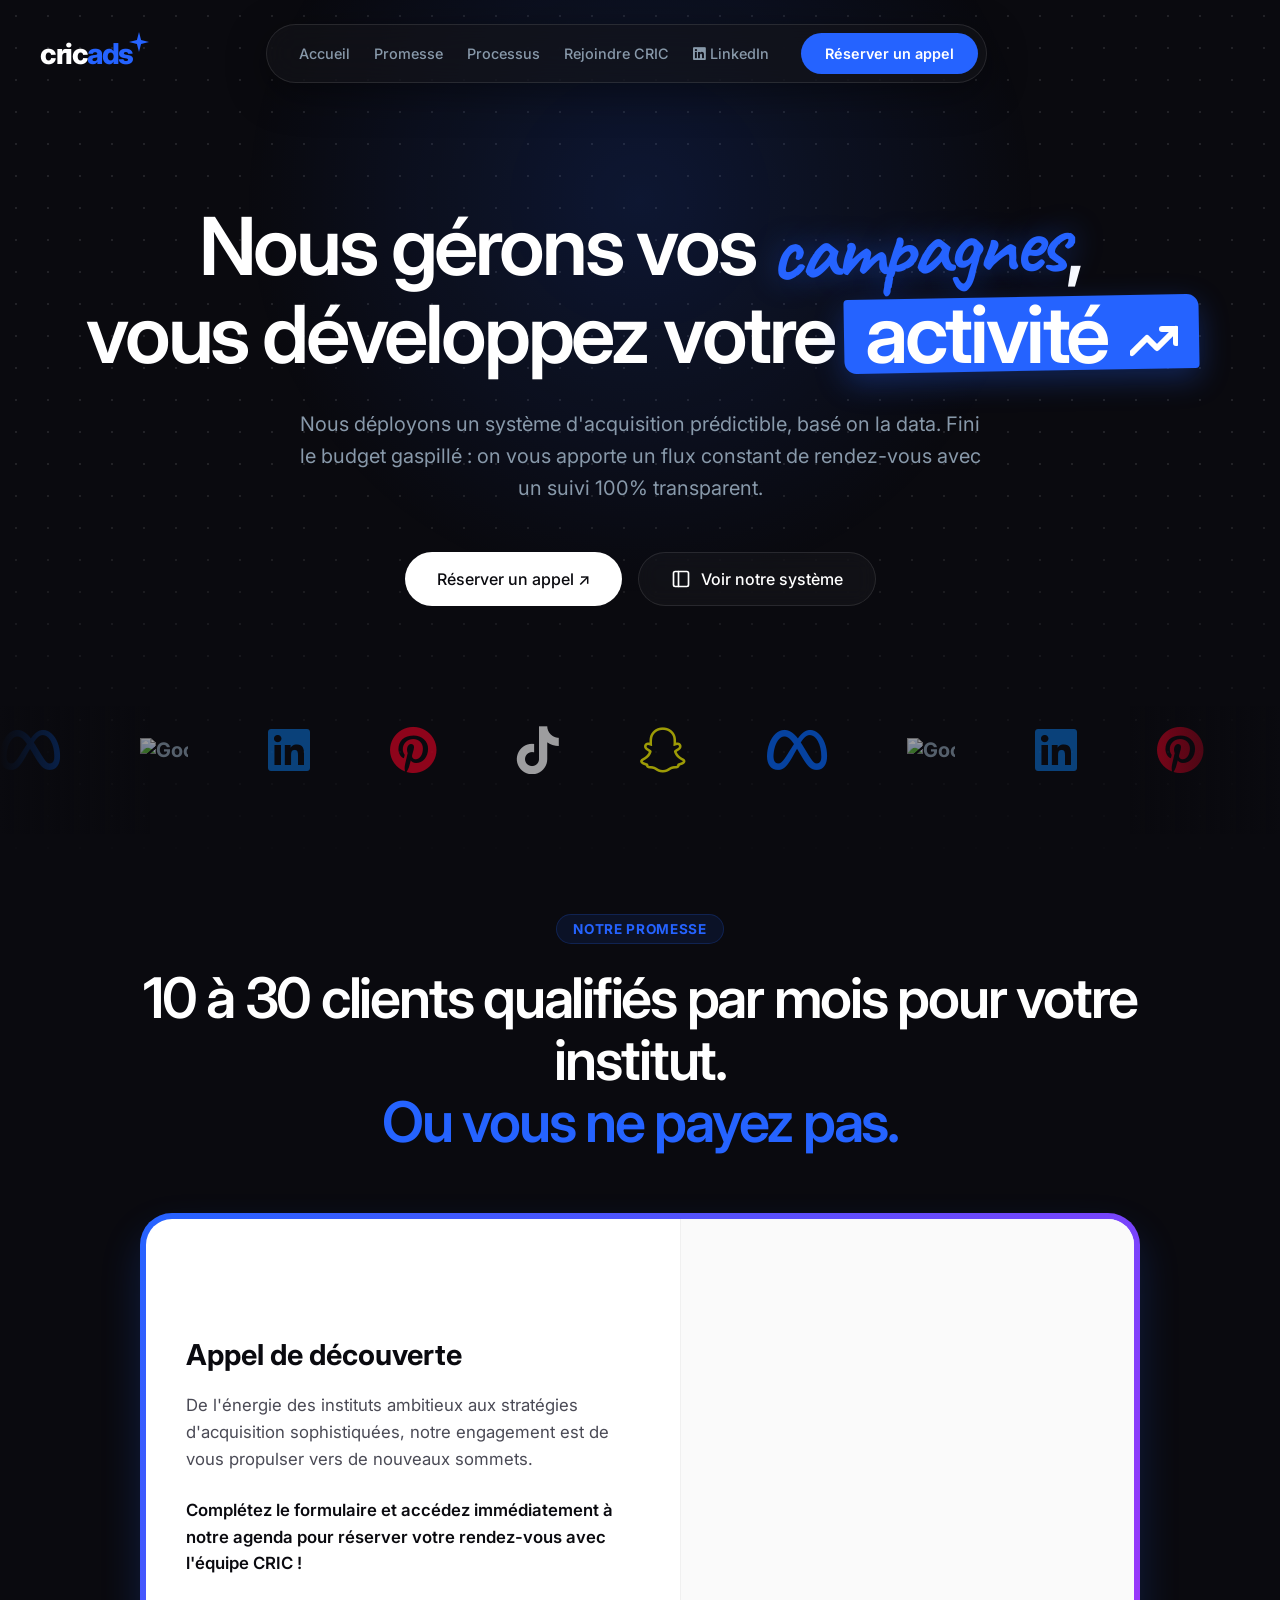
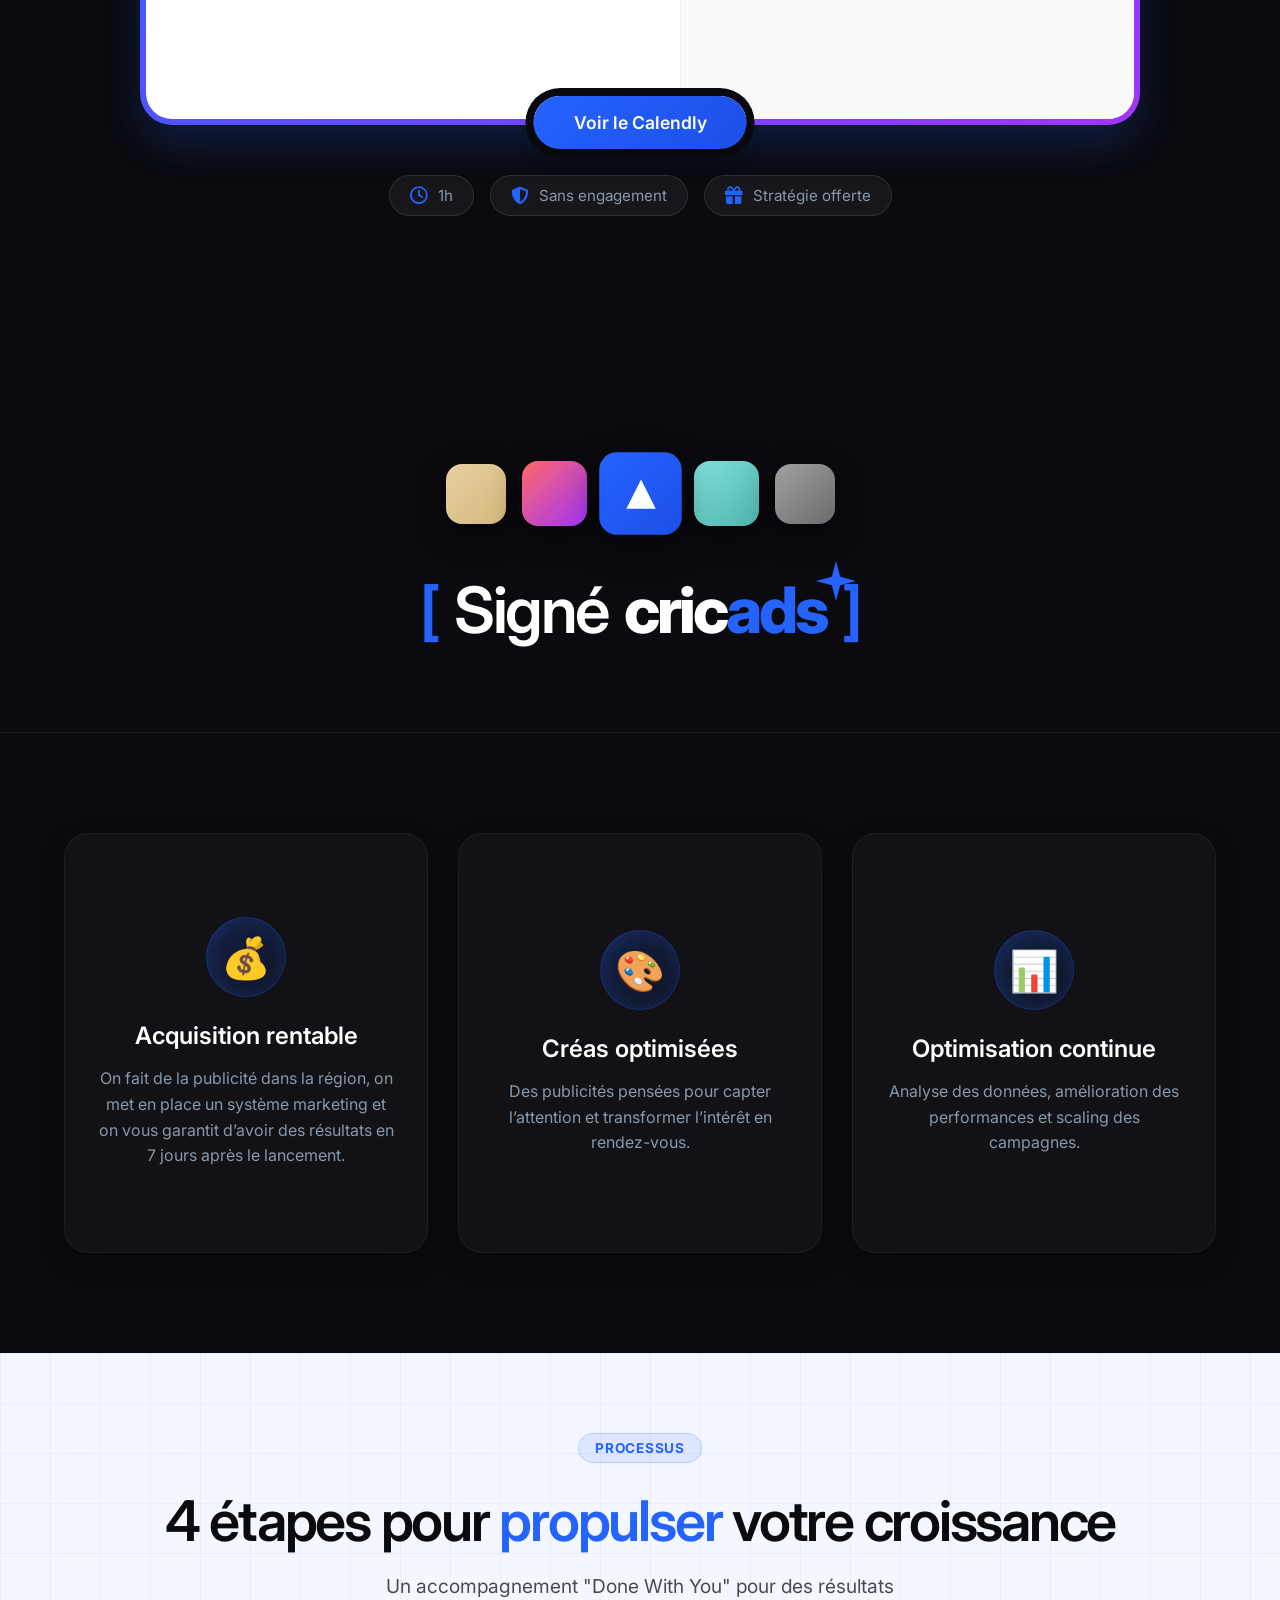
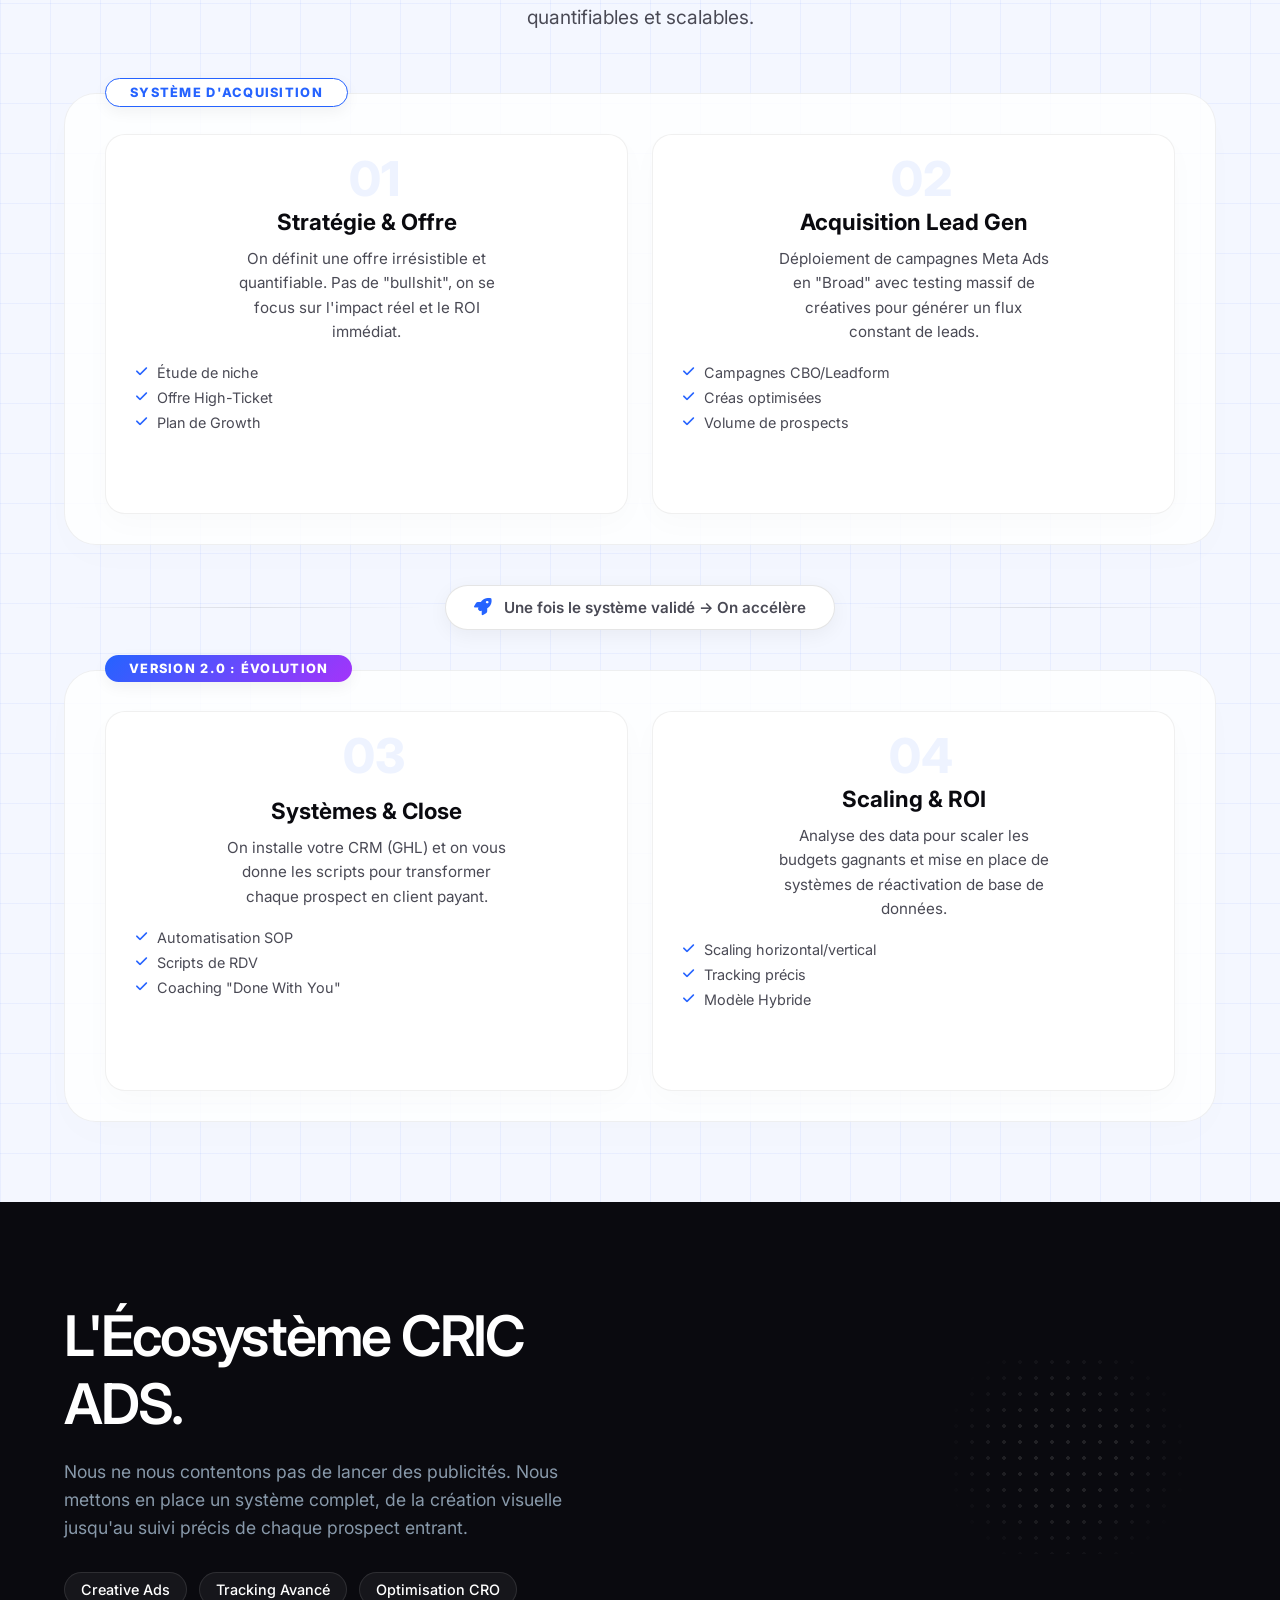
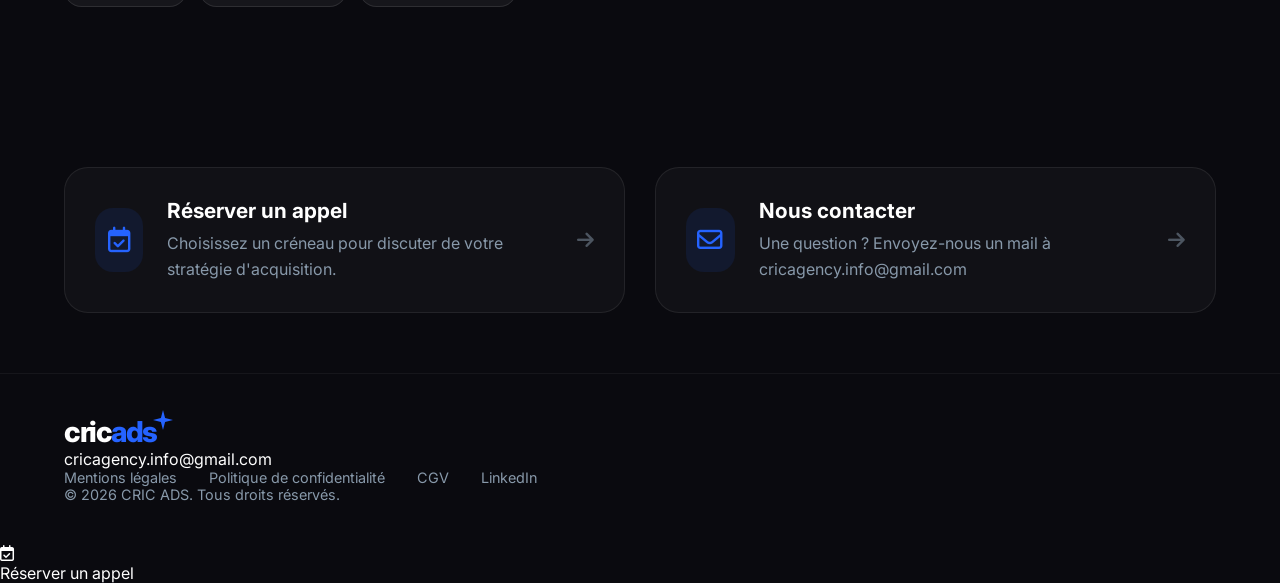
==== commit f0657ffc: "V3" ====
--- a/index.html
+++ b/index.html
@@ -3,9 +3,99 @@
 <head>
     <meta charset="UTF-8">
     <meta name="viewport" content="width=device-width, initial-scale=1.0">
-    <title>CRIC ADS | Acquisition Meta Ads</title>
+
+    <!-- ===== SEO PRIMAIRE ===== -->
+    <title>CRIC ADS | Agence Publicité Meta Ads & Google Ads — Leads Qualifiés Garantis</title>
+    <meta name="description" content="CRIC ADS est une agence d'acquisition spécialisée en Meta Ads et Google Ads. Nous générons 10 à 30 clients qualifiés par mois pour votre entreprise. Résultats garantis en 7 jours ou remboursé.">
+    <meta name="keywords" content="agence meta ads, publicité facebook, google ads, acquisition client, lead generation, agence publicité, CRIC ADS, campagnes publicitaires">
+    <meta name="author" content="CRIC ADS">
+    <meta name="robots" content="index, follow, max-snippet:-1, max-image-preview:large, max-video-preview:-1">
+    <link rel="canonical" href="https://cricads.fr/">
+
+    <!-- ===== OPEN GRAPH (Facebook / LinkedIn) ===== -->
+    <meta property="og:type" content="website">
+    <meta property="og:site_name" content="CRIC ADS">
+    <meta property="og:title" content="CRIC ADS | Agence d'Acquisition — 10 à 30 clients/mois garantis">
+    <meta property="og:description" content="Nous déployons un système d'acquisition prédictible basé sur la data. Meta Ads, Google Ads, Lead Gen : des résultats garantis en 7 jours ou vous ne payez pas.">
+    <meta property="og:url" content="https://cricads.fr/">
+    <meta property="og:locale" content="fr_FR">
+
+    <!-- ===== TWITTER CARD ===== -->
+    <meta name="twitter:card" content="summary_large_image">
+    <meta name="twitter:title" content="CRIC ADS | Agence d'Acquisition — Résultats garantis">
+    <meta name="twitter:description" content="10 à 30 clients qualifiés par mois pour votre entreprise. Meta Ads & Google Ads. Ou vous ne payez pas.">
+    <meta name="twitter:creator" content="@cricads">
+
+    <!-- ===== SCHEMA.ORG JSON-LD ===== -->
+    <script type="application/ld+json">
+    {
+      "@context": "https://schema.org",
+      "@graph": [
+        {
+          "@type": "ProfessionalService",
+          "@id": "https://cricads.fr/#organization",
+          "name": "CRIC ADS",
+          "url": "https://cricads.fr",
+          "logo": "https://cricads.fr/favicon.svg",
+          "description": "Agence d'acquisition spécialisée en publicité Meta Ads et Google Ads. Lead generation et stratégies d'acquisition pour entreprises ambitieuses.",
+          "email": "cricagency.info@gmail.com",
+          "founder": {
+            "@type": "Person",
+            "name": "Amen L.",
+            "sameAs": "https://www.linkedin.com/in/amen-l-54739a353/"
+          },
+          "sameAs": [
+            "https://www.linkedin.com/in/amen-l-54739a353/"
+          ],
+          "areaServed": "FR",
+          "serviceType": ["Meta Ads", "Google Ads", "Lead Generation", "Acquisition Client"],
+          "priceRange": "$$"
+        },
+        {
+          "@type": "WebSite",
+          "@id": "https://cricads.fr/#website",
+          "url": "https://cricads.fr",
+          "name": "CRIC ADS",
+          "publisher": { "@id": "https://cricads.fr/#organization" },
+          "inLanguage": "fr-FR"
+        },
+        {
+          "@type": "FAQPage",
+          "mainEntity": [
+            {
+              "@type": "Question",
+              "name": "Combien de clients CRIC ADS peut-il générer par mois ?",
+              "acceptedAnswer": {
+                "@type": "Answer",
+                "text": "CRIC ADS génère entre 10 et 30 clients qualifiés par mois selon votre secteur et budget. Nous garantissons des résultats en 7 jours après le lancement ou vous ne payez pas."
+              }
+            },
+            {
+              "@type": "Question",
+              "name": "Sur quelles plateformes CRIC ADS fait-il de la publicité ?",
+              "acceptedAnswer": {
+                "@type": "Answer",
+                "text": "CRIC ADS gère des campagnes sur Meta Ads (Facebook & Instagram), Google Ads, LinkedIn Ads, TikTok Ads, Pinterest et Snapchat pour maximiser votre acquisition de clients."
+              }
+            },
+            {
+              "@type": "Question",
+              "name": "Qu'est-ce que le modèle Done With You de CRIC ADS ?",
+              "acceptedAnswer": {
+                "@type": "Answer",
+                "text": "Le modèle Done With You (DWY) de CRIC ADS signifie qu'on ne gère pas simplement vos publicités, on vous accompagne pour construire un système d'acquisition complet : stratégie, CRM, scripts de vente et coaching pour que vous puissiez scaler en autonomie."
+              }
+            }
+          ]
+        }
+      ]
+    }
+    </script>
+
+    <!-- ===== PERFORMANCES ===== -->
     <link rel="preconnect" href="https://fonts.googleapis.com">
     <link rel="preconnect" href="https://fonts.gstatic.com" crossorigin>
+    <link rel="preconnect" href="https://cdnjs.cloudflare.com">
     <link href="https://fonts.googleapis.com/css2?family=Caveat:wght@700&family=Inter:wght@400;500;600;700;800&display=swap" rel="stylesheet">
     <link rel="stylesheet" href="https://cdnjs.cloudflare.com/ajax/libs/font-awesome/6.4.0/css/all.min.css">
     <link rel="stylesheet" href="style.css">
@@ -22,7 +112,7 @@
                 <div class="nav-links">
                     <a href="#hero">Accueil</a>
                     <a href="#promesse">Promesse</a>
-                    <a href="#roadmap">Roadmap</a>
+                    <a href="#process">Processus</a>
                     <a href="https://calendly.com/fimbiagency-info/sister-s-beauty" target="_blank">Rejoindre CRIC</a>
                     <a href="https://www.linkedin.com/in/amen-l-54739a353/" target="_blank"><i class="fa-brands fa-linkedin"></i> LinkedIn</a>
                 </div>
@@ -32,19 +122,19 @@
         </div>
     </nav>
 
-    <main class="hero">
+    <main class="hero" id="hero">
         <div class="container hero-container">
             <h1 class="hero-title">
                 Nous gérons vos <span class="cursive-highlight">campagnes</span>,<br>
                 vous développez votre <span class="brush-highlight">activité <svg width="48" height="48" viewBox="0 0 24 24" fill="none" stroke="currentColor" stroke-width="3" stroke-linecap="round" stroke-linejoin="round" class="trending-icon"><polyline points="23 6 13.5 15.5 8.5 10.5 1 18"></polyline><polyline points="16 6 23 6 23 13"></polyline></svg></span>
             </h1>
             <p class="hero-subtitle">
-                Nous déployons un système d'acquisition prédictible, basé sur la data. Fini le budget gaspillé : on vous apporte un flux constant de rendez-vous avec un suivi 100% transparent.
+                Nous déployons un système d'acquisition prédictible, basé on la data. Fini le budget gaspillé : on vous apporte un flux constant de rendez-vous avec un suivi 100% transparent.
             </p>
             
             <div class="hero-buttons">
                 <a href="https://calendly.com/fimbiagency-info/sister-s-beauty" target="_blank" class="btn btn-primary">Réserver un appel ↗</a>
-                <a href="#" class="btn btn-secondary">
+                <a href="#process" class="btn btn-secondary">
                     <svg width="20" height="20" viewBox="0 0 24 24" fill="none" stroke="currentColor" stroke-width="2" stroke-linecap="round" stroke-linejoin="round"><rect x="3" y="3" width="18" height="18" rx="2" ry="2"></rect><line x1="9" y1="3" x2="9" y2="21"></line></svg>
                     Voir notre système
                 </a>
@@ -91,7 +181,7 @@
         </div>
     </section>
 
-    <section class="promise-section">
+    <section class="promise-section" id="promesse">
         <div class="container">
             <div class="promise-header text-center">
                 <div class="pill-tag-static">NOTRE PROMESSE</div>
@@ -232,6 +322,96 @@
         </div>
     </section>
 
+    <section class="roadmap-section light-theme" id="process">
+        <div class="container">
+            <div class="text-center mb-60">
+                <div class="pill-tag-static">PROCESSUS</div>
+                <h2 class="roadmap-title">4 étapes pour <span class="text-blue">propulser</span> votre croissance</h2>
+                <p class="section-subtitle">Un accompagnement "Done With You" pour des résultats quantifiables et scalables.</p>
+            </div>
+
+            <div class="roadmap-phases">
+                <!-- Phase 1 -->
+                <div class="roadmap-phase">
+                    <div class="phase-tag">SYSTÈME D'ACQUISITION</div>
+                    <div class="roadmap-grid-sub">
+                        <!-- Étape 01 -->
+                        <div class="roadmap-card">
+                            <div class="roadmap-number">01</div>
+                            <div class="roadmap-content">
+                                <h3>Stratégie & Offre</h3>
+                                <p>On définit une offre irrésistible et quantifiable. Pas de "bullshit", on se focus sur l'impact réel et le ROI immédiat.</p>
+                                <ul class="roadmap-list">
+                                    <li><i class="fa-solid fa-check"></i> Étude de niche</li>
+                                    <li><i class="fa-solid fa-check"></i> Offre High-Ticket</li>
+                                    <li><i class="fa-solid fa-check"></i> Plan de Growth</li>
+                                </ul>
+                            </div>
+                        </div>
+
+                        <!-- Étape 02 -->
+                        <div class="roadmap-card">
+                            <div class="roadmap-number">02</div>
+                            <div class="roadmap-content">
+                                <h3>Acquisition Lead Gen</h3>
+                                <p>Déploiement de campagnes Meta Ads en "Broad" avec testing massif de créatives pour générer un flux constant de leads.</p>
+                                <ul class="roadmap-list">
+                                    <li><i class="fa-solid fa-check"></i> Campagnes CBO/Leadform</li>
+                                    <li><i class="fa-solid fa-check"></i> Créas optimisées</li>
+                                    <li><i class="fa-solid fa-check"></i> Volume de prospects</li>
+                                </ul>
+                            </div>
+                        </div>
+                    </div>
+                </div>
+
+                <!-- Phase Connector -->
+                <div class="phase-connector">
+                    <div class="connector-line"></div>
+                    <div class="connector-label">
+                        <i class="fa-solid fa-rocket"></i>
+                        <span>Une fois le système validé → On accélère</span>
+                    </div>
+                    <div class="connector-line"></div>
+                </div>
+
+                <!-- Phase 2 -->
+                <div class="roadmap-phase phase-evolution">
+                    <div class="phase-tag">VERSION 2.0 : ÉVOLUTION</div>
+                    <div class="roadmap-grid-sub">
+                        <!-- Étape 03 -->
+                        <div class="roadmap-card">
+                            <div class="roadmap-number">03</div>
+                            <div class="roadmap-content">
+                                <h3>Systèmes & Close</h3>
+                                <p>On installe votre CRM (GHL) et on vous donne les scripts pour transformer chaque prospect en client payant.</p>
+                                <ul class="roadmap-list">
+                                    <li><i class="fa-solid fa-check"></i> Automatisation SOP</li>
+                                    <li><i class="fa-solid fa-check"></i> Scripts de RDV</li>
+                                    <li><i class="fa-solid fa-check"></i> Coaching "Done With You"</li>
+                                </ul>
+                            </div>
+                        </div>
+
+                        <!-- Étape 04 -->
+                        <div class="roadmap-card">
+                            <div class="roadmap-number">04</div>
+                            <div class="roadmap-content">
+                                <h3>Scaling & ROI</h3>
+                                <p>Analyse des data pour scaler les budgets gagnants et mise en place de systèmes de réactivation de base de données.</p>
+                                <ul class="roadmap-list">
+                                    <li><i class="fa-solid fa-check"></i> Scaling horizontal/vertical</li>
+                                    <li><i class="fa-solid fa-check"></i> Tracking précis</li>
+                                    <li><i class="fa-solid fa-check"></i> Modèle Hybride</li>
+                                </ul>
+                            </div>
+                        </div>
+                    </div>
+                </div>
+            </div>
+        </div>
+    </section>
+
     <section class="showcase-intro" id="realisations">
         <div class="container showcase-intro-flex">
             <div class="showcase-left">
@@ -249,44 +429,34 @@
         </div>
     </section>
 
-    <section class="transition-section">
-        <div class="container transition-flex">
-            <h2 class="transition-title">Avoir une acquisition<br>improvisée ne suffit plus.</h2>
-            <div class="transition-buttons">
-                <a href="https://calendly.com/fimbiagency-info/sister-s-beauty" target="_blank" class="btn btn-primary">Réserver un appel ↗</a>
-                <a href="#" class="btn btn-secondary">
-                    <svg width="20" height="20" viewBox="0 0 24 24" fill="none" stroke="currentColor" stroke-width="2" stroke-linecap="round" stroke-linejoin="round"><rect x="3" y="3" width="18" height="18" rx="2" ry="2"></rect><line x1="9" y1="3" x2="9" y2="21"></line></svg>
-                    Voir nos résultats
+    <section class="contact-cards-section" id="calendly">
+        <div class="container">
+            <div class="contact-cards-grid">
+                <a href="https://calendly.com/fimbiagency-info/sister-s-beauty" target="_blank" class="contact-card">
+                    <div class="contact-card-icon">
+                        <i class="fa-regular fa-calendar-check"></i>
+                    </div>
+                    <div class="contact-card-content">
+                        <h3>Réserver un appel</h3>
+                        <p>Choisissez un créneau pour discuter de votre stratégie d'acquisition.</p>
+                    </div>
+                    <div class="contact-card-arrow">
+                        <i class="fa-solid fa-arrow-right"></i>
+                    </div>
                 </a>
-            </div>
-        </div>
-    </section>
-
-    <section class="roadmap-section" id="process">
-        <div class="container">
-            <h2 class="roadmap-title">La Roadmap <span class="text-blue">CRIC ADS</span>.</h2>
-            <div class="roadmap-grid">
-                <div class="roadmap-card">
-                    <div class="roadmap-number">01</div>
-                    <div class="roadmap-content">
-                        <h3><span class="underline">Découverte</span></h3>
-                        <p>Appel de découverte pour comprendre vos besoins et établir un plan d'action sur-mesure.</p>
-                    </div>
-                </div>
-                <div class="roadmap-card">
-                    <div class="roadmap-number">02</div>
-                    <div class="roadmap-content">
-                        <h3><span class="underline">Lancement</span></h3>
-                        <p>Notre équipe prend en main la création et la gestion complète de votre stratégie d'acquisition.</p>
-                    </div>
-                </div>
-                <div class="roadmap-card">
-                    <div class="roadmap-number">03</div>
-                    <div class="roadmap-content">
-                        <h3><span class="underline">Suivi</span></h3>
-                        <p>On analyse les résultats, ajuste la stratégie et vous partage des recommandations en continu.</p>
-                    </div>
-                </div>
+                
+                <a href="mailto:cricagency.info@gmail.com" class="contact-card">
+                    <div class="contact-card-icon">
+                        <i class="fa-regular fa-envelope"></i>
+                    </div>
+                    <div class="contact-card-content">
+                        <h3>Nous contacter</h3>
+                        <p>Une question ? Envoyez-nous un mail à cricagency.info@gmail.com</p>
+                    </div>
+                    <div class="contact-card-arrow">
+                        <i class="fa-solid fa-arrow-right"></i>
+                    </div>
+                </a>
             </div>
         </div>
     </section>
--- a/style.css
+++ b/style.css
@@ -33,6 +33,19 @@
 a {
     text-decoration: none;
     color: inherit;
+}
+
+/* Helpers */
+.text-center { text-align: center; }
+.text-blue { color: var(--primary-blue); }
+.mb-60 { margin-bottom: 60px; }
+
+.section-subtitle {
+    color: var(--text-secondary);
+    font-size: 1.2rem;
+    max-width: 600px;
+    margin: 0 auto;
+    line-height: 1.6;
 }
 
 /* Backgrounds */
@@ -900,6 +913,315 @@
     box-shadow: 0 14px 25px rgba(0,0,0,0.3), 0 0 0 8px var(--bg-dark);
 }
 
+/* Calendly Badges */
+.calendly-badges {
+    display: flex;
+    justify-content: center;
+    gap: 16px;
+    margin-top: 50px;
+    flex-wrap: wrap;
+}
+
+.calendly-badge {
+    background: rgba(255, 255, 255, 0.05);
+    border: 1px solid rgba(255, 255, 255, 0.1);
+    padding: 10px 20px;
+    border-radius: 100px;
+    display: flex;
+    align-items: center;
+    gap: 10px;
+    font-size: 0.95rem;
+    color: var(--text-secondary);
+    transition: all 0.3s ease;
+}
+
+.calendly-badge:hover {
+    background: rgba(255, 255, 255, 0.08);
+    transform: translateY(-2px);
+    border-color: var(--primary-blue);
+    color: var(--text-white);
+}
+
+.calendly-badge i {
+    color: var(--primary-blue);
+    font-size: 1.1rem;
+}
+
+
+/* Contact Cards Section */
+.contact-cards-section {
+    padding: 60px 0;
+}
+
+.contact-cards-grid {
+    display: grid;
+    grid-template-columns: repeat(2, 1fr);
+    gap: 30px;
+}
+
+.contact-card {
+    background: rgba(255, 255, 255, 0.03);
+    border: 1px solid rgba(255, 255, 255, 0.08);
+    border-radius: 24px;
+    padding: 30px;
+    display: flex;
+    align-items: center;
+    gap: 24px;
+    text-decoration: none;
+    transition: all 0.4s cubic-bezier(0.4, 0, 0.2, 1);
+    position: relative;
+    overflow: hidden;
+}
+
+.contact-card:hover {
+    background: rgba(255, 255, 255, 0.05);
+    border-color: var(--primary-blue);
+    transform: translateY(-8px);
+    box-shadow: 0 20px 40px rgba(0, 0, 0, 0.3);
+}
+
+.contact-card-icon {
+    width: 64px;
+    height: 64px;
+    background: rgba(37, 99, 255, 0.1);
+    border-radius: 18px;
+    display: flex;
+    align-items: center;
+    justify-content: center;
+    font-size: 1.6rem;
+    color: var(--primary-blue);
+    transition: all 0.4s;
+}
+
+.contact-card:hover .contact-card-icon {
+    background: var(--primary-blue);
+    color: white;
+    transform: rotate(-5deg) scale(1.1);
+}
+
+.contact-card-content h3 {
+    color: var(--text-white);
+    font-size: 1.3rem;
+    margin-bottom: 8px;
+    font-weight: 700;
+}
+
+.contact-card-content p {
+    color: var(--text-secondary);
+    font-size: 1rem;
+    line-height: 1.6;
+}
+
+.contact-card-arrow {
+    margin-left: auto;
+    color: var(--text-secondary);
+    font-size: 1.2rem;
+    transition: all 0.4s;
+    opacity: 0.5;
+}
+
+.contact-card:hover .contact-card-arrow {
+    color: var(--primary-blue);
+    transform: translateX(8px);
+    opacity: 1;
+}
+
+/* Roadmap Section */
+.roadmap-section {
+    padding: 100px 0;
+    background: transparent;
+}
+
+.roadmap-title {
+    font-size: 3.5rem;
+    font-weight: 600;
+    letter-spacing: -0.04em;
+    margin-bottom: 16px;
+}
+
+.section-subtitle {
+    color: var(--text-secondary);
+    font-size: 1.2rem;
+    max-width: 600px;
+    margin: 0 auto;
+}
+
+.roadmap-phases {
+    display: flex;
+    flex-direction: column;
+    gap: 30px;
+    margin-top: 40px;
+}
+
+.phase-connector {
+    display: flex;
+    align-items: center;
+    justify-content: center;
+    gap: 20px;
+    margin: 10px 0;
+    position: relative;
+    z-index: 2;
+}
+
+.connector-line {
+    flex: 1;
+    height: 1px;
+    background: linear-gradient(to right, transparent, rgba(255, 255, 255, 0.1), transparent);
+}
+
+.connector-label {
+    background: var(--bg-dark);
+    border: 1px solid rgba(255, 255, 255, 0.1);
+    padding: 12px 28px;
+    border-radius: 100px;
+    display: flex;
+    align-items: center;
+    gap: 12px;
+    color: var(--text-secondary);
+    font-size: 0.95rem;
+    font-weight: 600;
+    box-shadow: 0 0 40px rgba(0, 0, 0, 1);
+    white-space: nowrap;
+}
+
+.connector-label i {
+    color: var(--primary-blue);
+    font-size: 1.1rem;
+    animation: pulse-rocket 2s infinite;
+}
+
+@keyframes pulse-rocket {
+    0% { transform: translateX(0); }
+    50% { transform: translateX(5px); }
+    100% { transform: translateX(0); }
+}
+
+.roadmap-phase {
+    position: relative;
+    border: 1px solid rgba(255, 255, 255, 0.08);
+    border-radius: 32px;
+    padding: 40px 40px 30px;
+    background: rgba(255, 255, 255, 0.01);
+    transition: all 0.3s ease;
+}
+
+.roadmap-phase:hover {
+    border-color: rgba(37, 99, 255, 0.3);
+    background: rgba(255, 255, 255, 0.02);
+}
+
+.phase-tag {
+    position: absolute;
+    top: -16px;
+    left: 40px;
+    background: #1a1a24;
+    color: var(--primary-blue);
+    border: 1px solid var(--primary-blue);
+    padding: 6px 24px;
+    border-radius: 100px;
+    font-size: 0.8rem;
+    font-weight: 800;
+    letter-spacing: 0.1em;
+    box-shadow: 0 10px 30px rgba(0, 0, 0, 0.5);
+}
+
+.phase-evolution {
+    border-color: rgba(163, 52, 250, 0.2);
+}
+
+.phase-evolution .phase-tag {
+    background: linear-gradient(135deg, #2563FF, #A334FA);
+    color: white;
+    border: none;
+}
+
+.roadmap-grid-sub {
+    display: grid;
+    grid-template-columns: repeat(2, 1fr);
+    gap: 24px;
+}
+
+.roadmap-card {
+    background: rgba(255, 255, 255, 0.03);
+    border: 1px solid rgba(255, 255, 255, 0.05);
+    border-radius: 20px;
+    padding: 30px;
+    position: relative;
+    transition: all 0.4s ease;
+}
+
+.roadmap-card:hover {
+    background: rgba(255, 255, 255, 0.05);
+    border-color: var(--primary-blue);
+    transform: translateY(-5px);
+}
+
+.roadmap-number {
+    font-size: 3rem;
+    font-weight: 800;
+    color: rgba(37, 99, 255, 0.1);
+    position: absolute;
+    top: 20px;
+    right: 25px;
+    line-height: 1;
+}
+
+.roadmap-content h3 {
+    font-size: 1.4rem;
+    font-weight: 700;
+    margin-bottom: 12px;
+    color: var(--text-white);
+}
+
+.roadmap-content p {
+    color: var(--text-secondary);
+    font-size: 0.95rem;
+    line-height: 1.6;
+    margin-bottom: 20px;
+}
+
+.roadmap-list {
+    list-style: none;
+    padding: 0;
+}
+
+.roadmap-list li {
+    display: flex;
+    align-items: center;
+    gap: 10px;
+    color: var(--text-secondary);
+    font-size: 0.9rem;
+    margin-bottom: 8px;
+}
+
+.roadmap-list li i {
+    color: var(--primary-blue);
+    font-size: 0.8rem;
+}
+
+@media (max-width: 768px) {
+    .roadmap-grid-sub {
+        grid-template-columns: 1fr;
+    }
+    .roadmap-phase {
+        padding: 40px 20px 20px;
+    }
+    .phase-tag {
+        left: 20px;
+        font-size: 0.7rem;
+    }
+}
+
+@media (max-width: 768px) {
+    .contact-cards-grid {
+        grid-template-columns: 1fr;
+        gap: 20px;
+    }
+    .contact-card {
+        padding: 24px;
+    }
+}
+
 @media (max-width: 992px) {
     .transition-flex, .showcase-intro-flex {
         flex-direction: column;
@@ -924,3 +1246,87 @@
     .pill-tag { font-size: 0.7rem; }
     .floating-apps { transform: scale(0.8); }
 }
+
+/* Light Theme Roadmap */
+.roadmap-section.light-theme {
+    background-color: #f4f7ff; /* Fond bleuté doux */
+    background-image: 
+        linear-gradient(rgba(37, 99, 255, 0.06) 1px, transparent 1px),
+        linear-gradient(90deg, rgba(37, 99, 255, 0.06) 1px, transparent 1px);
+    background-size: 50px 50px;
+    color: #0a0a0f;
+    padding: 80px 0;
+    position: relative;
+    z-index: 1;
+}
+
+.roadmap-section.light-theme .roadmap-title {
+    color: #0a0a0f;
+}
+
+.roadmap-section.light-theme .section-subtitle {
+    color: #4a4a55;
+}
+
+.roadmap-section.light-theme .roadmap-card {
+    background: #ffffff;
+    border: 1px solid rgba(0, 0, 0, 0.06);
+    box-shadow: 0 10px 30px rgba(0, 0, 0, 0.02);
+}
+
+.roadmap-section.light-theme .roadmap-card:hover {
+    border-color: var(--primary-blue);
+    box-shadow: 0 20px 50px rgba(37, 99, 255, 0.1);
+    background: #ffffff;
+}
+
+.roadmap-section.light-theme .roadmap-content h3 {
+    color: #0a0a0f;
+}
+
+.roadmap-section.light-theme .roadmap-content p,
+.roadmap-section.light-theme .roadmap-list li {
+    color: #4a4a55;
+}
+
+.roadmap-section.light-theme .roadmap-number {
+    color: rgba(37, 99, 255, 0.08);
+}
+
+.roadmap-section.light-theme .roadmap-phase {
+    background: rgba(255, 255, 255, 0.8);
+    border-color: rgba(0, 0, 0, 0.06);
+    box-shadow: 0 15px 40px rgba(0, 0, 0, 0.01);
+}
+
+.roadmap-section.light-theme .phase-tag {
+    background: #ffffff;
+    box-shadow: 0 5px 15px rgba(0, 0, 0, 0.05);
+}
+
+.roadmap-section.light-theme .phase-evolution .phase-tag {
+    background: linear-gradient(135deg, #2563FF, #A334FA);
+}
+
+.roadmap-section.light-theme .connector-label {
+    background: #ffffff;
+    border-color: rgba(0, 0, 0, 0.1);
+    color: #4a4a55;
+    box-shadow: 0 5px 20px rgba(0, 0, 0, 0.05);
+}
+
+.roadmap-section.light-theme .connector-line {
+    background: linear-gradient(to right, transparent, rgba(0, 0, 0, 0.1), transparent);
+}
+
+.roadmap-section.light-theme .pill-tag-static {
+    background: rgba(37, 99, 255, 0.1);
+    color: var(--primary-blue);
+    border: 1px solid rgba(37, 99, 255, 0.2);
+}
+
+@media (max-width: 768px) {
+    .roadmap-section.light-theme {
+        padding: 80px 0;
+    }
+}
